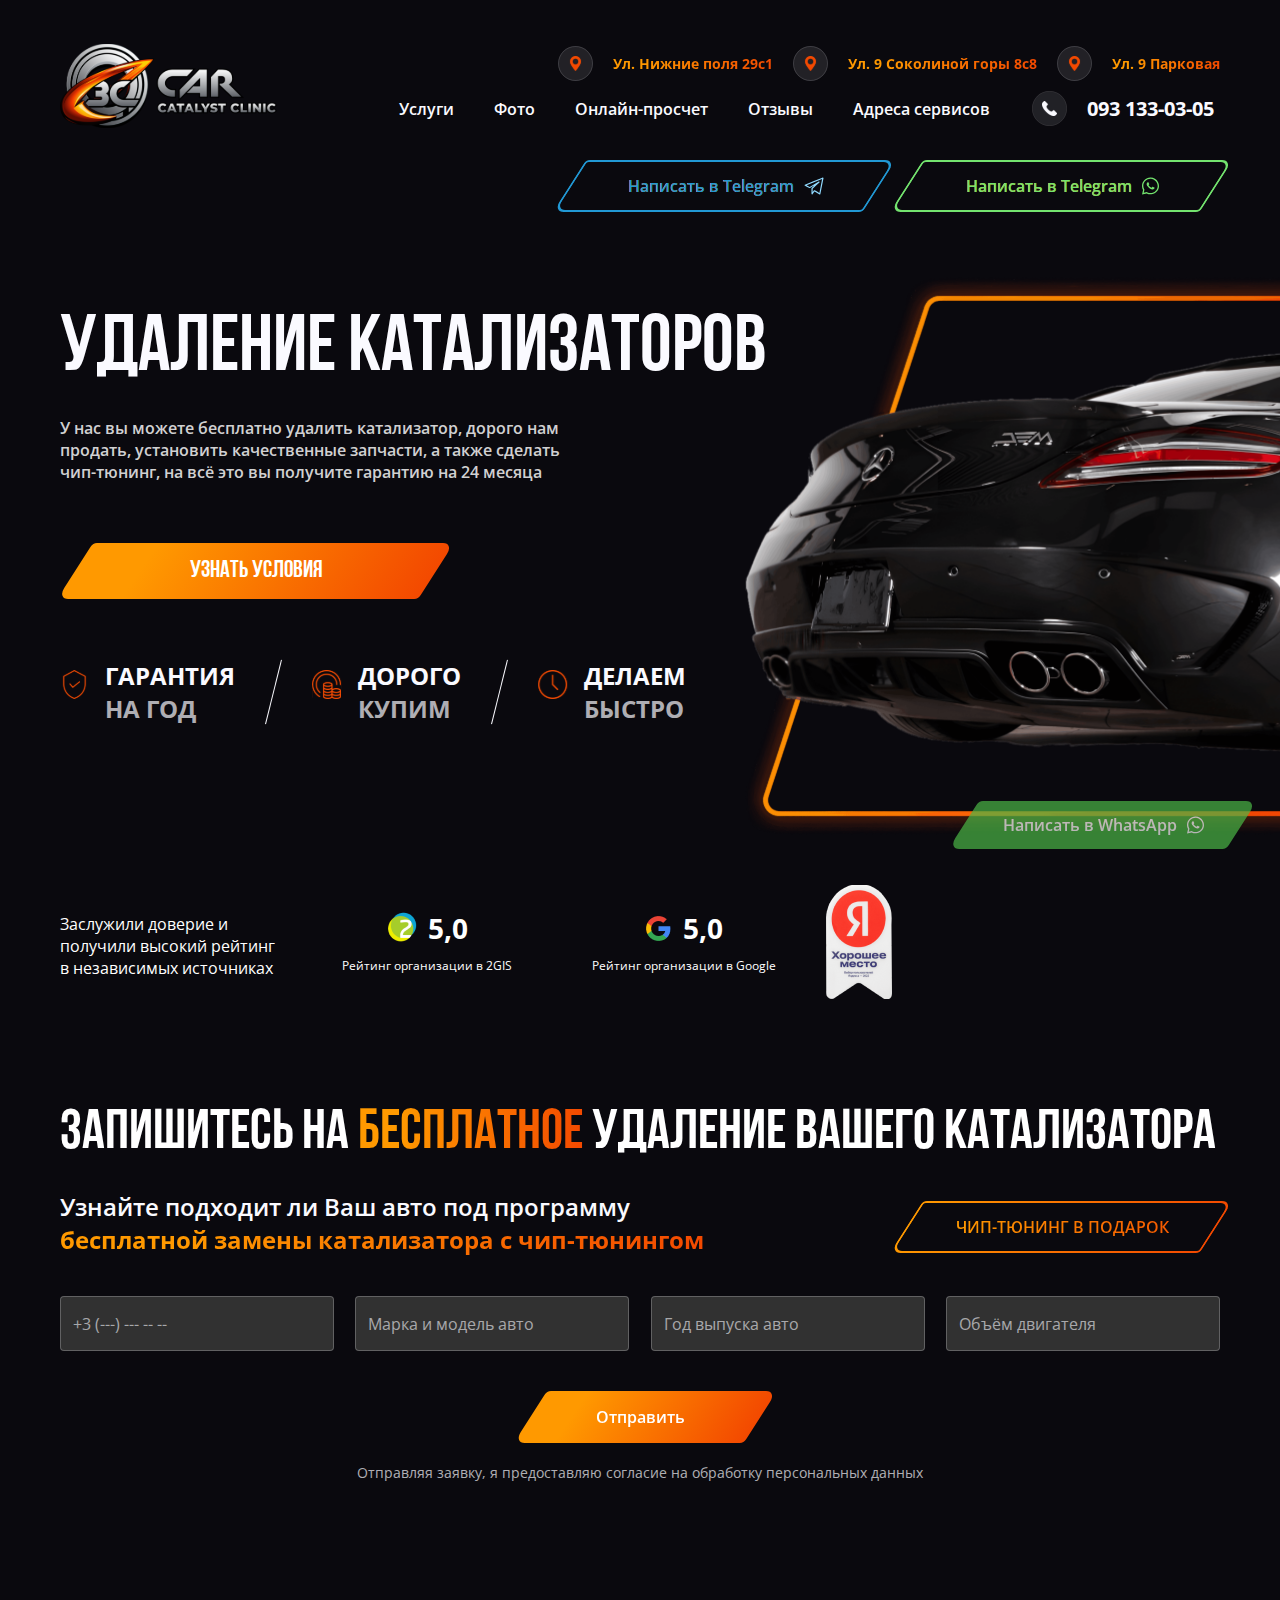
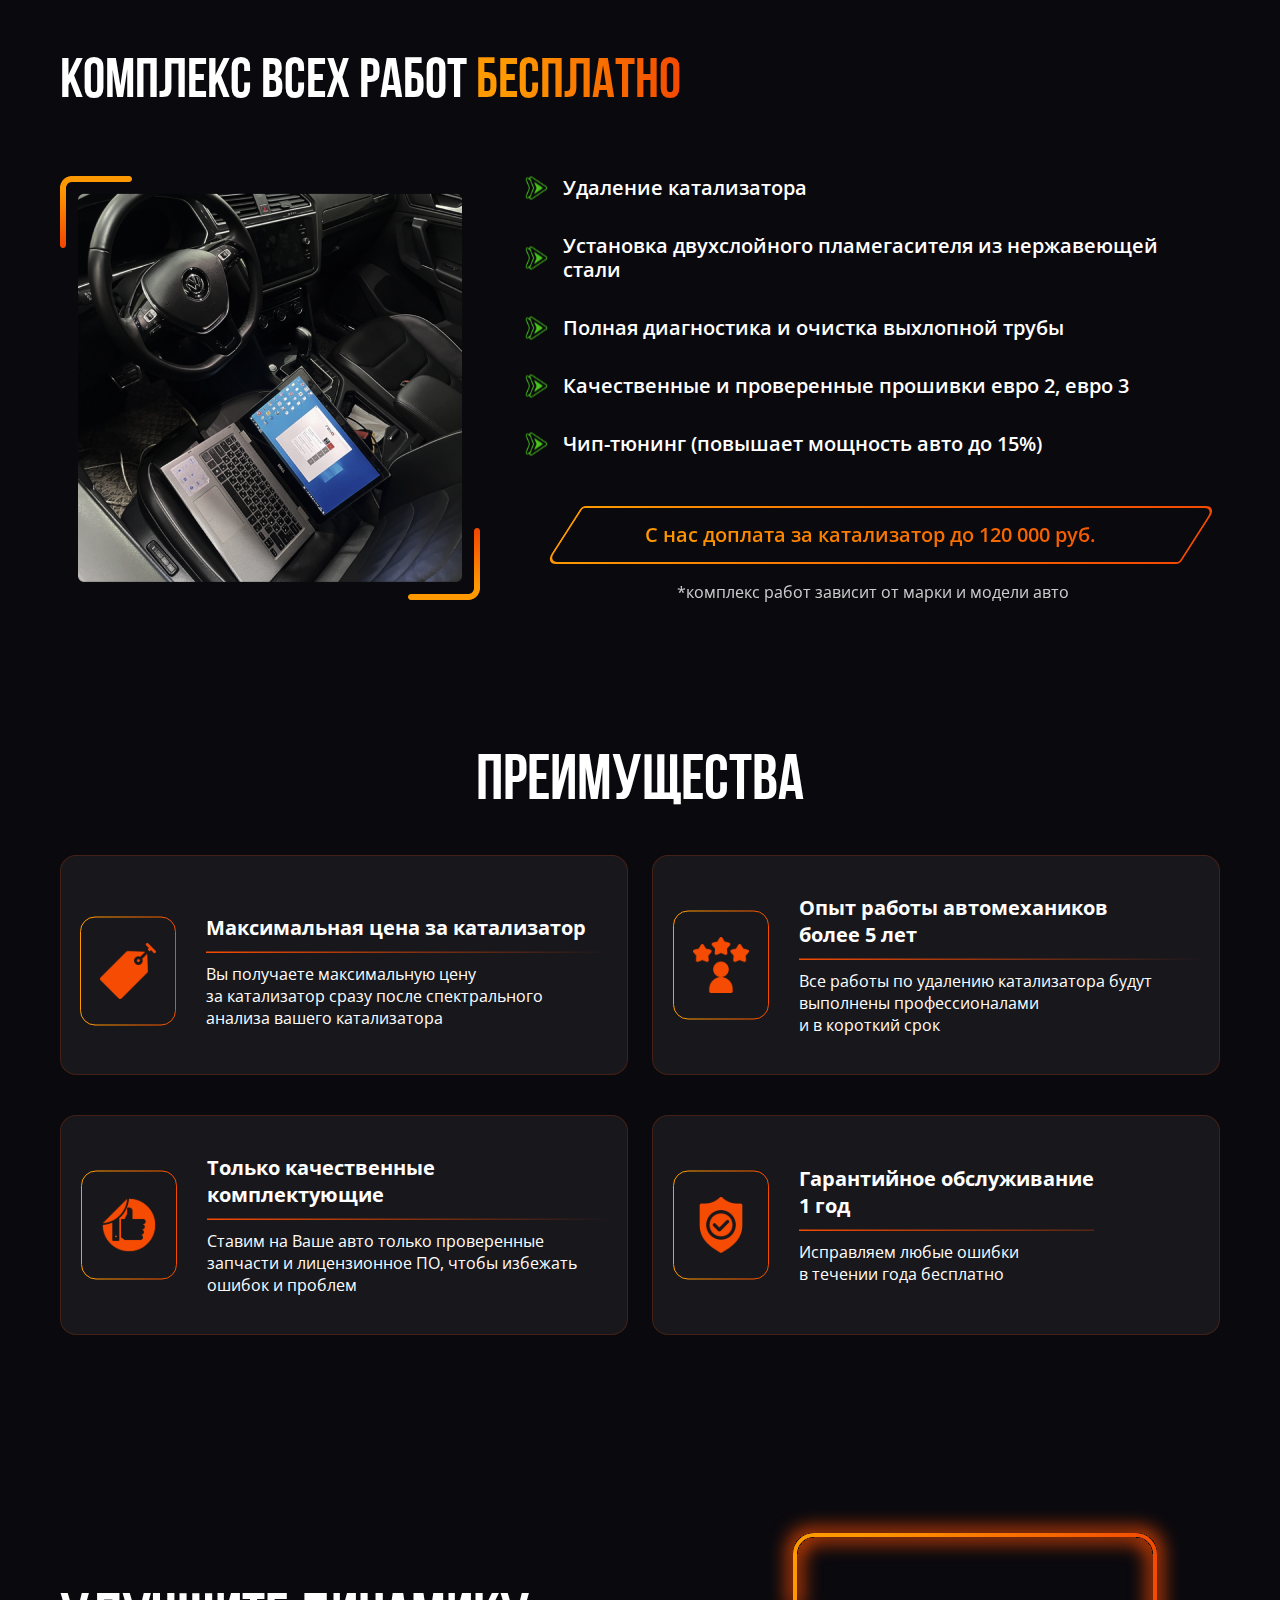
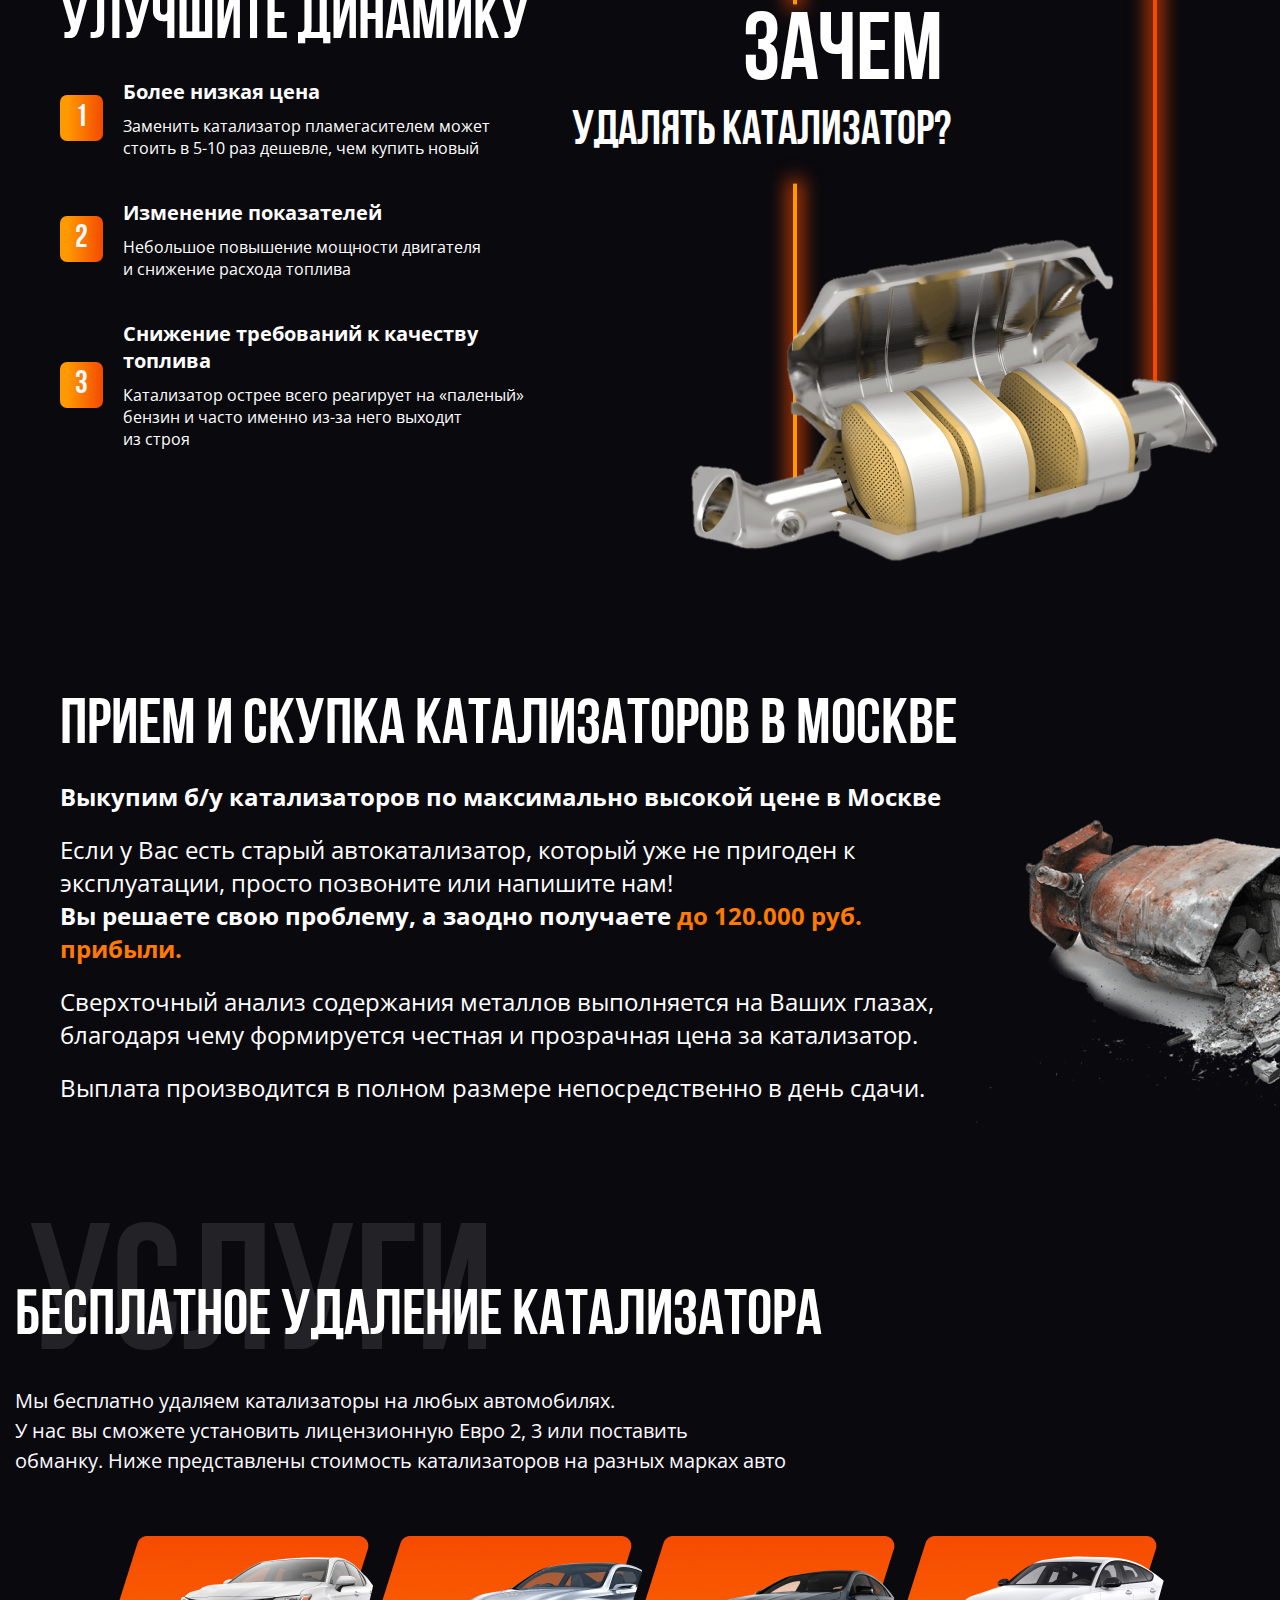
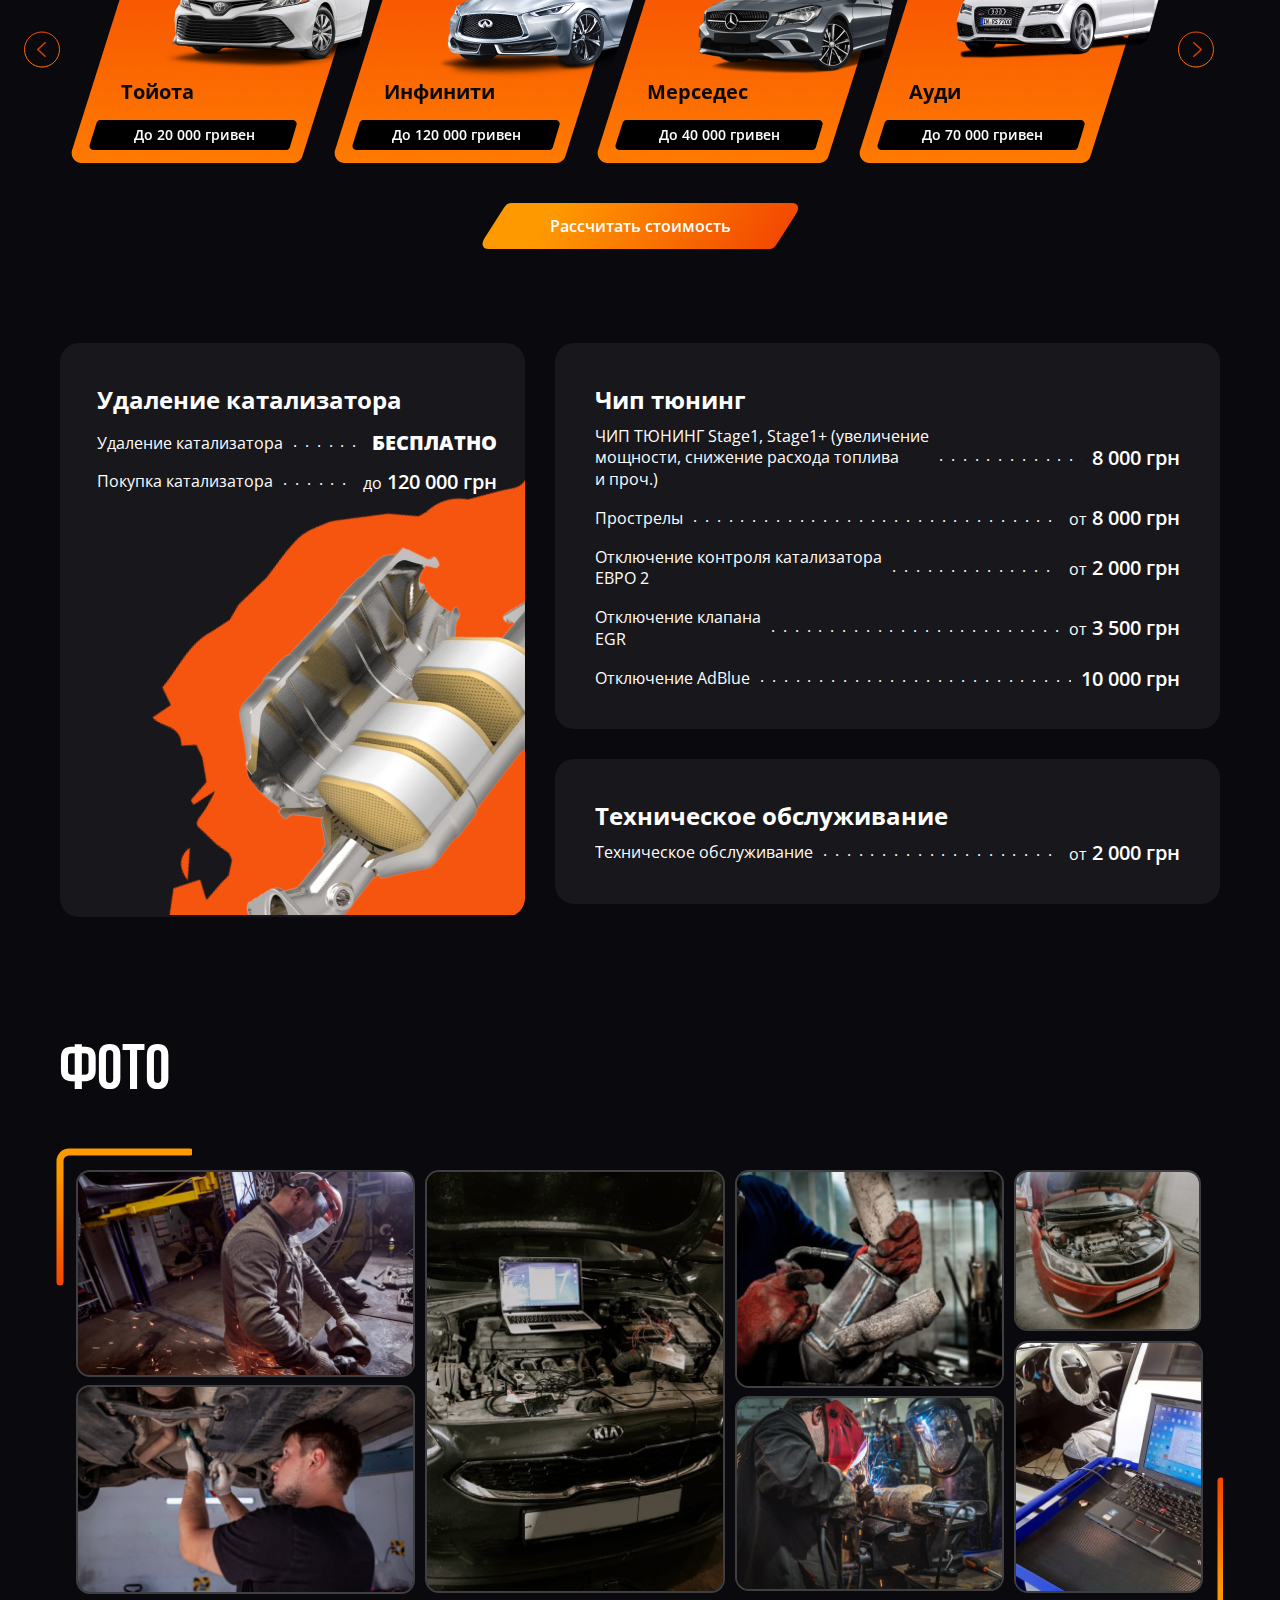
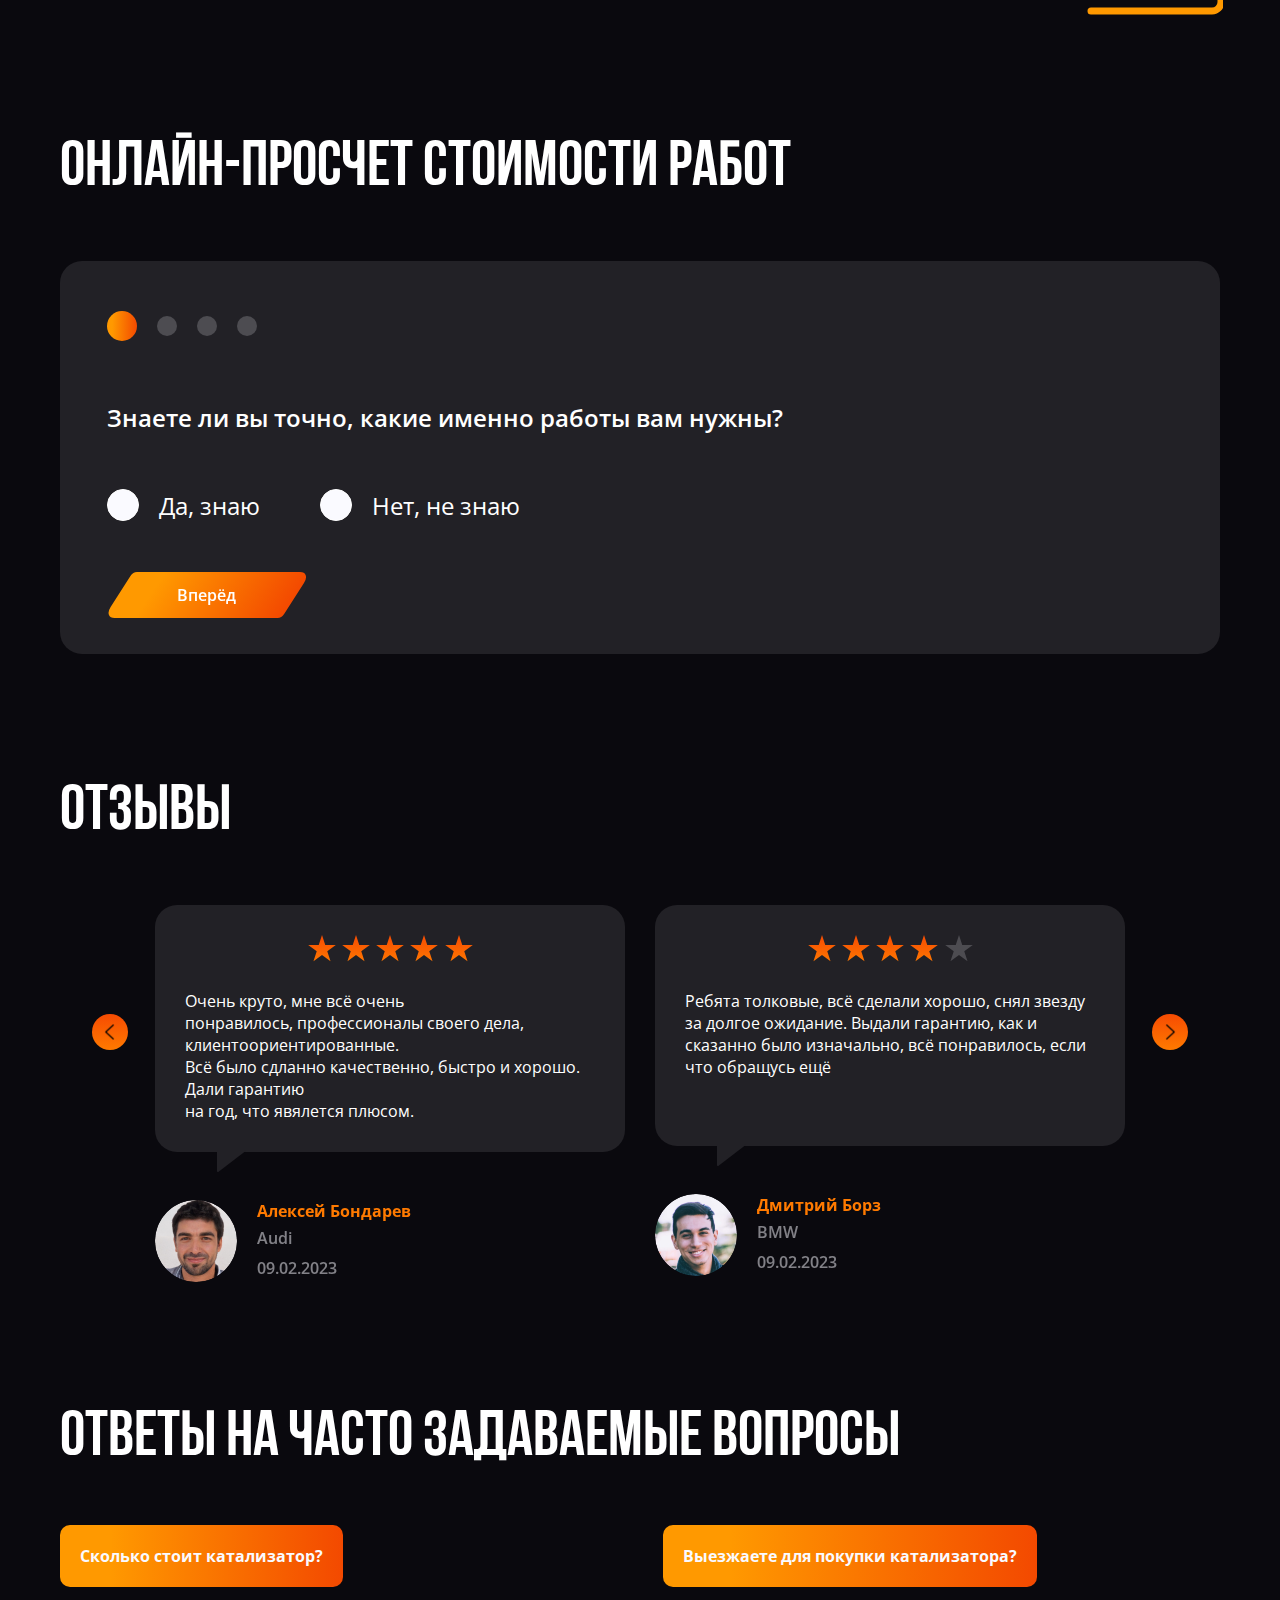
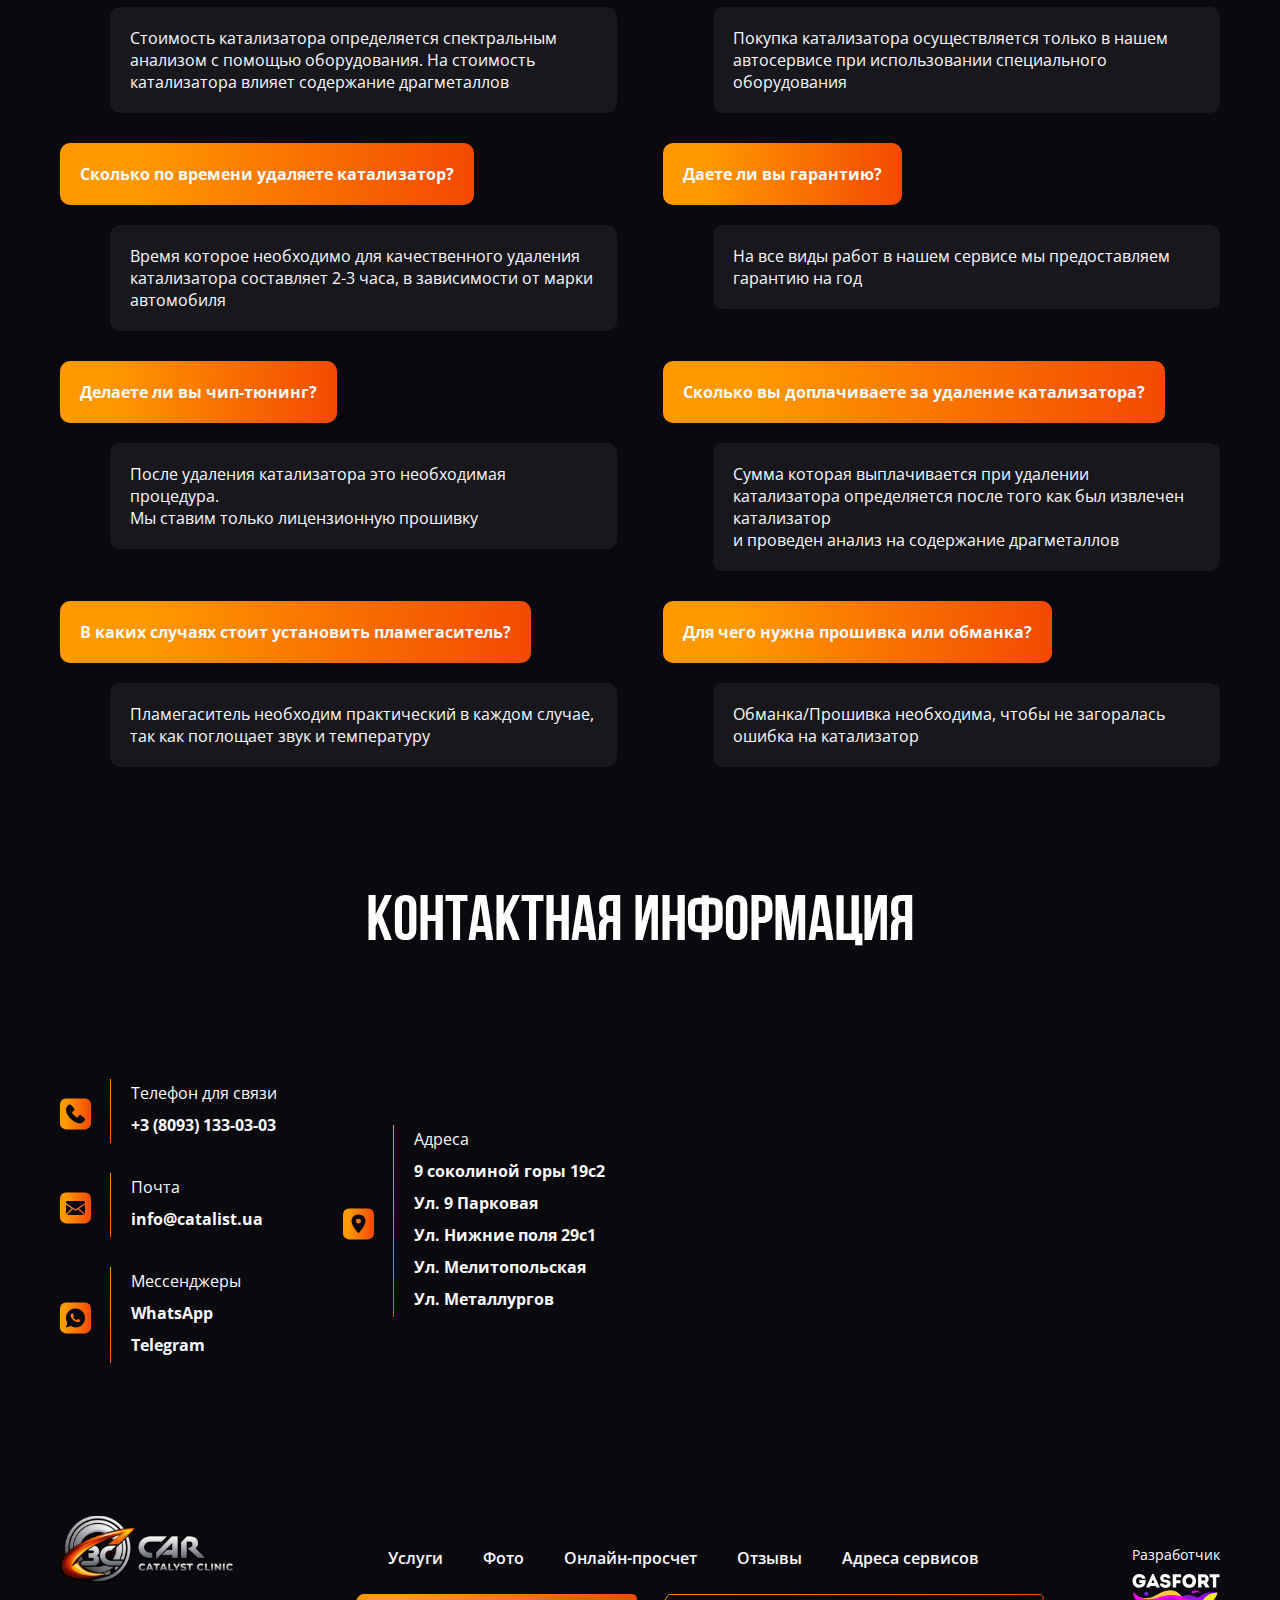
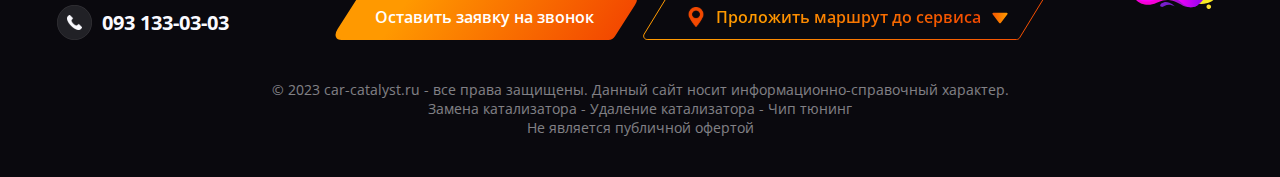
==== main.html @ f7d0a60f "fin" ====
<!DOCTYPE html>
<html lang="ru">

<head>
	<meta charset="UTF-8">

	<meta name="viewport" content="width=device-width, initial-scale=1">
	<meta name="format-detection" content="telephone=no">
	<meta name="format-detection" content="date=no">
	<meta name="format-detection" content="address=no">
	<meta name="format-detection" content="email=no">
	<meta http-equiv="Content-Security-Policy" content="upgrade-insecure-requests" />
	<meta name="apple-mobile-web-app-status-bar-style" content="default">

	<title>Car Catalyst Clinic</title>
	<meta name="keywords" content="">
	<meta name="description" content="">
	<link rel="icon" href="img/favicon.svg" type="image/x-icon">
	<link rel="shortcut icon" href="img/favicon.svg" type="image/x-icon">
	<meta property="og:locale" content="ru-Ru">
	<meta property="og:type" content="website">
	<meta property="og:title" content="">
	<meta property="og:description" content="">
	<link rel="preconnect" href="https://fonts.googleapis.com">
	<link rel="preconnect" href="https://fonts.gstatic.com" crossorigin>
	<link href="https://fonts.googleapis.com/css2?family=Bebas+Neue&family=Open+Sans:wght@400;600;700;800&display=swap"
		rel="stylesheet">
	<link rel="stylesheet" href="https://cdn.jsdelivr.net/npm/swiper@9/swiper-bundle.min.css" />
	<script src="https://api-maps.yandex.ru/2.1/?lang=ru_RU" type="text/javascript"></script>
	<link rel="stylesheet" type="text/css" href="css/main.css">

</head>

<body class="body">
	<div class="body-wrap">
		<div class="menu-btn2 btn">
			<span> Написать в WhatsApp</span> <img src="img/new5.svg" alt="" class="svg">
		</div>
		<div class="menu2">
			<div class="menu2__socials">
				<a href="#" class="menu2__link" target="blank">
					<img src="img/t1.svg" alt="">
				</a>
				<a href="#" class="menu2__link" target="blank">
					<img src="img/t2.svg" alt="">
				</a>
			</div>
		</div>
		<header class="header" id="header">
			<nav class="nav">
				<div class="container">
					<div class="nav__box d-flex">
						<a href="main.html" class="nav__logo">
							<img src="img/logo.svg" alt="">
						</a>
						<div class="adaptive__info">
							<a href="tel:+79251330303" class="nav__tel">
								093 133-03-05
							</a>
							<a href="#" class="adaptive__call btn">
								Перезвоните мне
							</a>
						</div>
						<div class="nav__content">
							<div class="nav__info d-flex">
								<div class="nav__item d-flex">
									<img src="img/icon1.svg" alt="">
									<p>
										Ул. Нижние поля 29с1
									</p>
								</div>
								<div class="nav__item d-flex">
									<img src="img/icon1.svg" alt="">
									<p>
										Ул. 9 Соколиной горы 8с8
									</p>
								</div>
								<div class="nav__item d-flex">
									<img src="img/icon1.svg" alt="">
									<p>
										Ул. 9 Парковая
									</p>
								</div>
							</div>
							<div class="nav__row d-flex">
								<ul class="nav__list">
									<li>
										<a href="#free" class="go_to">
											Услуги
										</a>
									</li>
									<li>
										<a href="#photo" class="go_to">
											Фото
										</a>
									</li>
									<li>
										<a href="#calc" class="go_to">
											Онлайн-просчет
										</a>
									</li>
									<li>
										<a href="#rev" class="go_to">
											Отзывы
										</a>
									</li>
									<li>
										<a href="#contacts" class="go_to">
											Адреса сервисов
										</a>
									</li>
								</ul>
								<a href="tel:+79251330303" class="nav__tel d-flex">
									<img src="img/icon2.svg" alt="">
									<p>
										093 133-03-05
									</p>
								</a>
							</div>
						</div>
					</div>
					<div class="nav__bottom d-flex" id="nav__bottom">
						<a href="#" class="order__btn btn btn_2" target="blank">
							Написать в Telegram <img src="img/new3.svg" alt="" class="svg">
						</a>
						<a href="#" class="order__btn btn btn_2" target="blank">
							Написать в Telegram <img src="img/new4.svg" alt="" class="svg">
						</a>
					</div>
				</div>
			</nav>
			<div class="menu-btn" id="menu-btn">
			</div>
			<div class="menu">
				<ul class="nav__list">
					<li>
						<a href="#free" class="go_to">
							Услуги
						</a>
					</li>
					<li>
						<a href="#photo" class="go_to">
							Фото
						</a>
					</li>
					<li>
						<a href="#calc" class="go_to">
							Онлайн-просчет
						</a>
					</li>
					<li>
						<a href="#rev" class="go_to">
							Отзывы
						</a>
					</li>
					<li>
						<a href="#contacts" class="go_to">
							Адреса сервисов
						</a>
					</li>
				</ul>
			</div>
			<div class="container">
				<div class="header__box">
					<img src="img/car.png" alt="" class="header__pic">
					<div class="header__content">
						<h1>
							Удаление катализаторов
						</h1>
						<p class="header__text">
							У нас вы можете бесплатно удалить катализатор, дорого нам продать, установить качественные
							запчасти, а также сделать чип-тюнинг, на всё это вы получите гарантию на 24 месяца
						</p>
						<a href="#" class="header__btn btn">
							Узнать условия
						</a>
						<div class="header__row d-flex">
							<div class="header__item d-flex">
								<img src="img/icon3.svg" alt="">
								<div class="header__info">
									<p class="header__name">
										ГАРАНТИЯ
									</p>
									<p class="header__el">
										НА ГОД
									</p>
								</div>
							</div>
							<div class="header__item d-flex">
								<img src="img/icon4.svg" alt="">
								<div class="header__info">
									<p class="header__name">
										ДОРОГО
									</p>
									<p class="header__el">
										КУПИМ
									</p>
								</div>
							</div>
							<div class="header__item d-flex">
								<img src="img/icon5.svg" alt="">
								<div class="header__info">
									<p class="header__name">
										ДЕЛАЕМ
									</p>
									<p class="header__el">
										БЫСТРО
									</p>
								</div>
							</div>
						</div>
					</div>
				</div>
				<div class="header-new q">
					<p class="header-new__sub">
						Заслужили доверие и <br> получили высокий рейтинг <br>
						в независимых источниках
					</p>
					<div class="header-new__row q">
						<div class="header-new__item q">
							<div class="header-new__top q">
								<img src="img/new3.png" alt="" class="header-new__icon">
								<div class="header-new__stars q">
									<img src="img/star.svg" alt="">
									<img src="img/star.svg" alt="">
									<img src="img/star.svg" alt="">
									<img src="img/star.svg" alt="">
									<img src="img/star.svg" alt="">
								</div>
								<p>
									5,0 <span>/5</span>
								</p>
							</div>
							<p class="header-new__text">
								Рейтинг организации в 2GIS
							</p>
						</div>
						<div class="header-new__item q">
							<div class="header-new__top q">
								<img src="img/new4.png" alt="" class="header-new__icon">
								<div class="header-new__stars q">
									<img src="img/star.svg" alt="">
									<img src="img/star.svg" alt="">
									<img src="img/star.svg" alt="">
									<img src="img/star.svg" alt="">
									<img src="img/star.svg" alt="">
								</div>
								<p>
									5,0 <span>/5</span>
								</p>
							</div>
							<p class="header-new__text">
								Рейтинг организации в Google
							</p>
						</div>
					</div>
					<img src="img/new1.png" alt="" class="header-new__logo">
				</div>
			</div>
		</header>
		<section class="order" id="order">
			<div class="container">
				<h2>
					зАПИШИТЕСЬ НА <span> БЕСПЛАТНОЕ</span> УДАЛЕНИЕ ВАШЕГО КАТАЛИЗАТОРА
				</h2>
				<div class="order__row d-flex">
					<p>
						Узнайте подходит ли Ваш авто под программу <br>
						<span> бесплатной замены катализатора с чип-тюнингом</span>
					</p>
					<a href="#" class="order__btn btn btn_2">
						ЧИП-ТЮНИНГ В ПОДАРОК
					</a>
				</div>
				<form action="success.php" class="order__form js-form" id="popupResult" method="post">
					<div class="order__flex d-flex">
						<input type="tel" name="tel" required="" placeholder="+3 (---) --- -- --"
							class="order__input tel form__field">
						<input type="text" name="model" required="" placeholder="Марка и модель авто"
							class="order__input form__field">
						<input type="text" name="year" required="" placeholder="Год выпуска авто"
							class="order__input form__field">
						<input type="text" name="num" required="" placeholder="Объём двигателя"
							class="order__input form__field">
					</div>
					<button class="order__button btn d-flex" data-submit>
						<p>
							Отправить
						</p>
					</button>
					<p class="order__rights">
						Отправляя заявку, я предоставляю согласие на обработку персональных данных
					</p>
				</form>
			</div>
		</section>
		<section class="new" id="new">
			<div class="container">
				<h2>
					КОмплекс всех работ <span class="or"> бесплатно</span>
				</h2>
				<div class="new__box d-flex">
					<img src="img/a5.png" alt="" class="new__pic">
					<div class="new__content">
						<ul>
							<li>
								<img src="img/a6.svg" alt="">
								<p>
									Удаление катализатора
								</p>
							</li>
							<li>
								<img src="img/a6.svg" alt="">
								<p>
									Установка двухслойного пламегасителя из нержавеющей стали
								</p>
							</li>
							<li>
								<img src="img/a6.svg" alt="">
								<p>
									Полная диагностика и очистка выхлопной трубы
								</p>
							</li>
							<li>
								<img src="img/a6.svg" alt="">
								<p>
									Качественные и проверенные прошивки евро 2, евро 3
								</p>
							</li>
							<li>
								<img src="img/a6.svg" alt="">
								<p>
									Чип-тюнинг (повышает мощность авто до 15%)
								</p>
							</li>
						</ul>
						<div class="new__block btn btn_2">
							С нас доплата за катализатор до 120 000 руб.
						</div>
						<p class="new__sub">
							*комплекс работ зависит от марки и модели авто
						</p>
					</div>
				</div>
			</div>
		</section>
		<section class="van" id="van">
			<div class="container">
				<h2>
					Преимущества
				</h2>
				<div class="van__box d-flex">
					<div class="van__item d-flex">
						<img src="img/v1.svg" alt="" class="van__icon">
						<div class="van__content">
							<p class="van__name">
								Максимальная цена за катализатор
							</p>
							<p class="van__text">
								Вы получаете максимальную цену <br>
								за катализатор сразу после спектрального анализа вашего катализатора
							</p>
						</div>
					</div>
					<div class="van__item d-flex">
						<img src="img/v2.svg" alt="" class="van__icon">
						<div class="van__content">
							<p class="van__name">
								Опыт работы автомехаников <br>
								более 5 лет
							</p>
							<p class="van__text">
								Все работы по удалению катализатора будут выполнены профессионалами <br>
								и в короткий срок
							</p>
						</div>
					</div>
					<div class="van__item d-flex">
						<img src="img/v3.svg" alt="" class="van__icon">
						<div class="van__content">
							<p class="van__name">
								Только качественные комплектующие
							</p>
							<p class="van__text">
								Ставим на Ваше авто только проверенные запчасти и лицензионное ПО, чтобы избежать ошибок и
								проблем
							</p>
						</div>
					</div>
					<div class="van__item d-flex">
						<img src="img/v4.svg" alt="" class="van__icon">
						<div class="van__content">
							<p class="van__name">
								Гарантийное обслуживание <br>
								1 год
							</p>
							<p class="van__text">
								Исправляем любые ошибки <br>
								в течении года бесплатно
							</p>
						</div>
					</div>
				</div>
			</div>
		</section>
		<section class="info" id="info">
			<div class="container">
				<h2>
					УЛУЧШИТЕ ДИНАМИКУ
				</h2>
				<div class="info__box d-flex">
					<div class="info__content">
						<div class="info__item d-flex">
							<div class="info__block">
								1
							</div>
							<div class="info__wrap">
								<p class="info__name">
									Более низкая цена
								</p>
								<p class="info__text">
									Заменить катализатор пламегасителем может стоить в 5-10 раз дешевле, чем купить новый
								</p>
							</div>
						</div>
						<div class="info__item d-flex">
							<div class="info__block">
								2
							</div>
							<div class="info__wrap">
								<p class="info__name">
									Изменение показателей
								</p>
								<p class="info__text">
									Небольшое повышение мощности двигателя <br>
									и снижение расхода топлива
								</p>
							</div>
						</div>
						<div class="info__item d-flex">
							<div class="info__block">
								3
							</div>
							<div class="info__wrap">
								<p class="info__name">
									Снижение требований к качеству топлива
								</p>
								<p class="info__text">
									Катализатор острее всего реагирует на «паленый» бензин и часто именно из-за него выходит <br>
									из строя
								</p>
							</div>
						</div>
					</div>
					<div class="info__right">
						<img src="img/info.png" alt="" class="info__pic">
						<img src="img/info-fig.svg" alt="" class="info__fig">
						<p class="info__title">
							ЗАЧЕМ <br>
							<span>УДАЛЯТЬ КАТАЛИЗАТОР?</span>
						</p>
					</div>
				</div>
			</div>
		</section>
		<section class="buy" id="buy">
			<div class="container">
				<h2>
					Прием и скупка катализаторов в Москве
				</h2>
				<div class="buy__box q">
					<div class="buy__content">
						<p class="buy__name">
							Выкупим б/у катализаторов по максимально высокой цене в Москве
						</p>
						<p class="buy__text">
							Если у Вас есть старый автокатализатор, который уже не пригоден к эксплуатации, просто позвоните
							или напишите нам! <br>
							<span class="buy__bol"> Вы решаете свою проблему, а заодно получаете</span> <span class="or"> до
								120.000 руб.
								прибыли.</span>
						</p>
						<p class="buy__text">
							Сверхточный анализ содержания металлов выполняется на Ваших глазах, благодаря чему формируется
							честная и прозрачная цена за катализатор.
						</p>
						<p class="buy__text">
							Выплата производится в полном размере непосредственно в день сдачи.
						</p>
					</div>
					<img src="img/new5.png" alt="" class="buy__pic">
				</div>
			</div>
		</section>
		<section class="free" id="free">
			<div class="container">
				<p class="free__sub">
					УСЛУГИ
				</p>
				<h2>
					БЕСПЛАТНОЕ УДАЛЕНИЕ КАТАЛИЗАТОРА
				</h2>
				<p class="free__info">
					Мы бесплатно удаляем катализаторы на любых автомобилях. <br>
					У нас вы сможете установить лицензионную Евро 2, 3 или поставить <br>
					обманку. Ниже представлены стоимость катализаторов на разных марках авто
				</p>
				<div class="swiper__box">

					<div class="mySwiper1">
						<div class="swiper-button-next">
							<img src="img/right.svg" alt="">
						</div>
						<div class="swiper-button-prev">
							<img src="img/left.svg" alt="">
						</div>
						<div class="swiper-wrapper">
							<div class="swiper-slide swiper-slide_1">
								<img src="img/w.png" alt="" class="w">

								<div class="free__item">
									<img src="img/a1.png" alt="" class="free__pic">
									<p class="free__name">
										Тойота
									</p>
									<div class="free__sum">
										До 20 000 гривен
									</div>
								</div>
							</div>
							<div class="swiper-slide swiper-slide_2">
								<img src="img/w.png" alt="" class="w">
								<img src="img/a2.png" alt="" class="free__pic">
								<p class="free__name">
									Инфинити
								</p>
								<div class="free__sum">
									До 120 000 гривен
								</div>
							</div>
							<div class="swiper-slide swiper-slide_3">
								<img src="img/w.png" alt="" class="w">
								<img src="img/a3.png" alt="" class="free__pic">
								<p class="free__name">
									Мерседес
								</p>
								<div class="free__sum">
									До 40 000 гривен
								</div>
							</div>
							<div class="swiper-slide swiper-slide_4">
								<img src="img/w.png" alt="" class="w">
								<img src="img/a4.png" alt="" class="free__pic">
								<p class="free__name">
									Ауди
								</p>
								<div class="free__sum">
									До 70 000 гривен
								</div>
							</div>
							<div class="swiper-slide swiper-slide_1">
								<img src="img/w.png" alt="" class="w">
								<img src="img/a1.png" alt="" class="free__pic">
								<p class="free__name">
									Тойота
								</p>
								<div class="free__sum">
									До 90 000 гривен
								</div>
							</div>
							<div class="swiper-slide">
								<img src="img/w.png" alt="" class="w">
								<img src="img/a4.png" alt="" class="free__pic">
								<p class="free__name">
									Ауди
								</p>
								<div class="free__sum">
									До 70 000 гривен
								</div>
							</div>
							<div class="swiper-slide swiper-slide_4">
								<img src="img/w.png" alt="" class="w">
								<img src="img/a4.png" alt="" class="free__pic">
								<p class="free__name">
									Ауди
								</p>
								<div class="free__sum">
									До 70 000 гривен
								</div>
							</div>
							<div class="swiper-slide swiper-slide_4">
								<img src="img/w.png" alt="" class="w">
								<img src="img/a4.png" alt="" class="free__pic">
								<p class="free__name">
									Ауди
								</p>
								<div class="free__sum">
									До 70 000 гривен
								</div>
							</div>
							<div class="swiper-slide swiper-slide_4">
								<img src="img/w.png" alt="" class="w">
								<img src="img/a4.png" alt="" class="free__pic">
								<p class="free__name">
									Ауди
								</p>
								<div class="free__sum">
									До 70 000 гривен
								</div>
							</div>
							<div class="swiper-slide swiper-slide_4">
								<img src="img/w.png" alt="" class="w">
								<img src="img/a4.png" alt="" class="free__pic">
								<p class="free__name">
									Ауди
								</p>
								<div class="free__sum">
									До 70 000 гривен
								</div>
							</div>
						</div>
					</div>
				</div>
				<a href="#" class="free__btn btn">
					Рассчитать стоимость
				</a>
			</div>
		</section>
		<section class="sum" id="sum">
			<div class="container">
				<div class="sum__box d-flex">
					<div class="sum__main">
						<picture class="sum__pic">
							<source srcset="img/sum-mob.png" media="(max-width: 600px)">
							<img src="img/sum.png" alt="">
						</picture>
						<p class="sum__name">
							Удаление катализатора
						</p>
						<div class="sum__row">
							<p>
								Удаление катализатора
							</p>
							<p class="sum__free">
								бесплатно
							</p>
						</div>
						<div class="sum__row">
							<p>
								Покупка катализатора
							</p>
							<p>
								<span> до</span> 120 000 грн
							</p>
						</div>
					</div>
					<div class="sum__content">
						<div class="sum__item">
							<p class="sum__name">
								Чип тюнинг
							</p>
							<div class="sum__row">
								<p>
									ЧИП ТЮНИНГ Stage1, <br class="mob"> Stage1+ (увеличение <br> мощности,
									снижение <br class="mob"> расхода
									топлива <br>
									и проч.)
								</p>
								<p>
									8 000 грн
								</p>
							</div>
							<div class="sum__row">
								<p>
									Прострелы
								</p>
								<p>
									<span> от</span> 8 000 грн
								</p>
							</div>
							<div class="sum__row">
								<p>
									Отключение контроля <br class="mob"> катализатора <br>
									ЕВРО 2
								</p>
								<p>
									<span> от</span> 2 000 грн
								</p>
							</div>
							<div class="sum__row">
								<p>
									Отключение клапана <br> EGR
								</p>
								<p>
									<span> от</span> 3 500 грн
								</p>
							</div>
							<div class="sum__row">
								<p>
									Отключение AdBlue
								</p>
								<p>
									10 000 грн
								</p>
							</div>
						</div>
						<div class="sum__item">
							<p class="sum__name">
								Техническое обслуживание
							</p>
							<div class="sum__row">
								<p>
									Техническое обслуживание
								</p>
								<p>
									<span> от</span> 2 000 грн
								</p>
							</div>
						</div>
					</div>
				</div>
			</div>
		</section>
		<section class="photo" id="photo">
			<div class="container">
				<h2>
					Фото
				</h2>
				<div class="photo__scroll">
					<div class="photo__box d-flex">
						<div class="photo__left">
							<img src="img/pic1.png" alt="" class="photo__pic">
							<img src="img/pic2.png" alt="" class="photo__pic">
						</div>
						<img src="img/pic3.png" alt="" class="photo__pic photo__pic_main">
						<div class="photo__middle">
							<img src="img/pic4.png" alt="" class="photo__pic">
							<img src="img/pic5.png" alt="" class="photo__pic">
						</div>
						<div class="photo__right">
							<img src="img/pic6.png" alt="" class="photo__pic">
							<img src="img/pic7.png" alt="" class="photo__pic">
						</div>
					</div>
				</div>
			</div>
		</section>
		<section class="calc" id="calc">
			<div class="container">
				<h2>
					ОНЛАЙН-ПРОСЧЕТ СТОИМОСТИ РАБОТ
				</h2>
				<div class="calc__box">
					<form action="success.php" class="calc__form js-form" id="popupResult" method="post">
						<div class="calc__elem calc__one">
							<ul class="calc__prog d-flex">
								<li class="active"></li>
								<li></li>
								<li></li>
								<li></li>
								<!-- <li></li>
								<li></li> -->
							</ul>
							<p class="calc__name">
								Знаете ли вы точно, какие именно работы вам нужны?
							</p>
							<div class="calc__flex d-flex">
								<div class="calc__item">
									<input class="form-check-input custom-checkbox" type="radio" name="formKitchen" id="form1"
										value="Знаю">
									<label class="form-check-label " for="form1">
										Да, знаю
									</label>
								</div>
								<div class="calc__item">
									<input class="form-check-input custom-checkbox" type="radio" name="formKitchen" id="form2"
										value="Не знаю">
									<label class="form-check-label " for="form2">
										Нет, не знаю
									</label>
								</div>
							</div>
							<div class="calc__buttons d-flex">
								<div class="calc__prev btn" style="display: none;">
									Назад
								</div>
								<button class="calc__btn calc__btn_one btn">Вперёд</button>
							</div>
						</div>
						<div class="calc__elem calc__two" style="display: none;">
							<ul class=" calc__prog d-flex">
								<li></li>
								<li class="active"></li>
								<li></li>
								<li></li>
								<!-- <li></li>
								<li></li> -->
							</ul>
							<p class="calc__name">
								Пожалуйста, выберите услугу для просчета:
							</p>
							<div class="def__select">
								<div id="wapper">
									<div class="style1">
										<select class="select">
											<option value="1">Сварочные работы по автомобилям</option>
											<option value="2">Ремонт глушителя</option>
											<option value="3">Замена резонатора</option>
											<option value="3">Замена банки глушителя</option>
											<option value="3">Замена фланца</option>
											<option value="3">Замена демпфера</option>
											<option value="3">Замена графитового кольца глушителя</option>
											<option value="3">Замена части выхлопной системы (трассы)</option>
											<option value="3">Замена катализатора на пламегаситель</option>
										</select>
									</div>
									<div id="event-change"></div>
								</div>
							</div>
							<div class="calc__buttons d-flex">
								<div class="calc__prev btn">
									Назад
								</div>
								<button class="calc__btn calc__btn_two btn">Вперёд</button>
							</div>
						</div>
						<div class="calc__elem calc__three" style="display: none;">
							<ul class=" calc__prog d-flex">
								<li></li>
								<li></li>
								<li class="active"></li>
								<li></li>
								<!-- <li></li>
								<li></li> -->
							</ul>
							<p class="calc__name">
								Пожалуйста, укажите данные вашего автомобиля:
							</p>
							<div class="order__flex d-flex">
								<input type="text" name="model" required="" placeholder="Марка"
									class="order__input form__field">
								<input type="text" name="model" required="" placeholder="Модель"
									class="order__input form__field">
								<input type="text" name="year" required="" placeholder="Год выпуска авто"
									class="order__input form__field">
								<input type="text" name="num" required="" placeholder="Количество л.с."
									class="order__input form__field">
							</div>
							<div class="calc__buttons d-flex">
								<div class="calc__prev btn">
									Назад
								</div>
								<button class="calc__btn calc__btn_three btn">Вперёд</button>
							</div>
						</div>
						<div class="calc__elem calc__four" style="display: none;">
							<ul class=" calc__prog d-flex">
								<li></li>
								<li></li>
								<li></li>
								<li class="active"></li>
								<!-- <li></li>
								<li></li> -->
							</ul>
							<p class="calc__name">
								Знаете ли вы точно, какие именно работы вам нужны?
							</p>
							<div class="order__flex d-flex">
								<input type="text" name="name" required="" placeholder="Имя" class="order__input form__field">
								<input type="tel" name="tel" required="" placeholder="+3 (---) --- -- --"
									class="order__input tel form__field">
								<div id="wapper">
									<div class="style1">
										<select class="select">
											<option value="1">Ул. 9 Соколиной горы 8с8</option>
											<option value="2">Ул. 9 Парковая</option>
											<option value="3">Ул. Нижние поля 29с1</option>
										</select>
									</div>
									<div id="event-change"></div>
								</div>
							</div>
							<div class="calc__buttons d-flex">
								<div class="calc__prev btn">
									Назад
								</div>
								<button class="order__button btn d-flex" data-submit>
									<p>
										Получить просчёт
									</p>
								</button>
							</div>
						</div>
					</form>
				</div>
		</section>
		<section class="rev" id="rev">
			<div class="container">
				<h2>
					ОТЗЫВЫ
				</h2>
				<div class="rev__box">
					<div class="swiper-button-next2 arr">
						<img src="img/right2.svg" alt="">
					</div>
					<div class="swiper-button-prev2 arr">
						<img src="img/left2.svg" alt="">
					</div>
					<div class="swiper swiper2">
						<div class="swiper-wrapper">
							<div class="swiper-slide">
								<div class="rev__block">
									<div class="rev__stars d-flex">
										<img src="img/star1.svg" alt="">
										<img src="img/star1.svg" alt="">
										<img src="img/star1.svg" alt="">
										<img src="img/star1.svg" alt="">
										<img src="img/star1.svg" alt="">
									</div>
									<p class="rev__text">
										Очень круто, мне всё очень <br> понравилось, профессионалы своего дела,
										клиентоориентированные.
										<br>
										Всё было сдланно качественно, быстро и хорошо. Дали гарантию <br>
										на год, что явялется плюсом.
									</p>
								</div>
								<div class="rev__info d-flex">
									<img src="img/ava1.png" alt="" class="rev__ava">
									<div class="rev__content">
										<p class="rev__name">
											Алексей Бондарев
										</p>
										<p class="rev__car">
											Audi
										</p>
										<p class="rev__data">
											09.02.2023
										</p>
									</div>
								</div>
							</div>
							<div class="swiper-slide">
								<div class="rev__block">
									<div class="rev__stars d-flex">
										<img src="img/star1.svg" alt="">
										<img src="img/star1.svg" alt="">
										<img src="img/star1.svg" alt="">
										<img src="img/star1.svg" alt="">
										<img src="img/star2.svg" alt="">
									</div>
									<p class="rev__text">
										Ребята толковые, всё сделали хорошо, снял звезду за долгое ожидание. Выдали гарантию, как
										и
										сказанно было изначально, всё понравилось, если что обращусь ещё
									</p>
								</div>
								<div class="rev__info d-flex">
									<img src="img/ava2.png" alt="" class="rev__ava">
									<div class="rev__content">
										<p class="rev__name">
											Дмитрий Борз
										</p>
										<p class="rev__car">
											BMW
										</p>
										<p class="rev__data">
											09.02.2023
										</p>
									</div>
								</div>
							</div>
							<div class="swiper-slide">
								<div class="rev__block">
									<div class="rev__stars d-flex">
										<img src="img/star1.svg" alt="">
										<img src="img/star1.svg" alt="">
										<img src="img/star1.svg" alt="">
										<img src="img/star1.svg" alt="">
										<img src="img/star1.svg" alt="">
									</div>
									<p class="rev__text">
										Очень круто, мне всё очень <br> понравилось,профессионалы своего дела,
										клиентоориентированные.
										<br>
										Всё было сдланно качественно, быстро и хорошо. Дали гарантию <br>
										на год, что явялется плюсом.
									</p>
								</div>
								<div class="rev__info d-flex">
									<img src="img/ava1.png" alt="" class="rev__ava">
									<div class="rev__content">
										<p class="rev__name">
											Алексей Бондарев
										</p>
										<p class="rev__car">
											Audi
										</p>
										<p class="rev__data">
											09.02.2023
										</p>
									</div>
								</div>
							</div>
							<div class="swiper-slide">
								<div class="rev__block">
									<div class="rev__stars d-flex">
										<img src="img/star1.svg" alt="">
										<img src="img/star1.svg" alt="">
										<img src="img/star1.svg" alt="">
										<img src="img/star1.svg" alt="">
										<img src="img/star1.svg" alt="">
									</div>
									<p class="rev__text">
										Очень круто, мне всё очень <br> понравилось,профессионалы своего дела,
										клиентоориентированные.
										<br>
										Всё было сдланно качественно, быстро и хорошо. Дали гарантию <br>
										на год, что явялется плюсом.
									</p>
								</div>
								<div class="rev__info d-flex">
									<img src="img/ava1.png" alt="" class="rev__ava">
									<div class="rev__content">
										<p class="rev__name">
											Алексей Бондарев
										</p>
										<p class="rev__car">
											Audi
										</p>
										<p class="rev__data">
											09.02.2023
										</p>
									</div>
								</div>
							</div>
							<div class="swiper-slide">
								<div class="rev__block">
									<div class="rev__stars d-flex">
										<img src="img/star1.svg" alt="">
										<img src="img/star1.svg" alt="">
										<img src="img/star1.svg" alt="">
										<img src="img/star1.svg" alt="">
										<img src="img/star1.svg" alt="">
									</div>
									<p class="rev__text">
										Очень круто, мне всё очень <br> понравилось,профессионалы своего дела,
										клиентоориентированные.
										<br>
										Всё было сдланно качественно, быстро и хорошо. Дали гарантию <br>
										на год, что явялется плюсом.
									</p>
								</div>
								<div class="rev__info d-flex">
									<img src="img/ava1.png" alt="" class="rev__ava">
									<div class="rev__content">
										<p class="rev__name">
											Алексей Бондарев
										</p>
										<p class="rev__car">
											Audi
										</p>
										<p class="rev__data">
											09.02.2023
										</p>
									</div>
								</div>
							</div>
						</div>
					</div>
				</div>
		</section>
		<section class="ask" id="ask">
			<div class="container">
				<h2>
					Ответы на часто задаваемые вопросы
				</h2>
				<div class="ask__box d-flex">
					<div class="ask__item">
						<div class="ask__block">
							Сколько стоит катализатор?
						</div>
						<div class="ask__answer">
							Стоимость катализатора определяется спектральным анализом с помощью оборудования. На стоимость
							катализатора влияет содержание драгметаллов
						</div>
					</div>
					<div class="ask__item">
						<div class="ask__block">
							Выезжаете для покупки <br class="mob"> катализатора?
						</div>
						<div class="ask__answer">
							Покупка катализатора осуществляется только в нашем
							автосервисе при использовании специального оборудования
						</div>
					</div>
					<div class="ask__item ask__item_3">
						<div class="ask__block">
							Сколько по времени <br class="mob"> удаляете катализатор?
						</div>
						<div class="ask__answer">
							Время которое необходимо для качественного удаления катализатора составляет 2-3 часа, в зависимости
							от марки автомобиля
						</div>
					</div>
					<div class="ask__item ask__item_4">
						<div class="ask__block">
							Даете ли вы гарантию?
						</div>
						<div class="ask__answer">
							На все виды работ в нашем сервисе мы предоставляем <br>
							гарантию на год
						</div>
					</div>
					<div class="ask__item ask__item_5">
						<div class="ask__block">
							Делаете ли вы чип-тюнинг?
						</div>
						<div class="ask__answer">
							После удаления катализатора это необходимая процедура. <br>
							Мы ставим только лицензионную прошивку
						</div>
					</div>
					<div class="ask__item ask__item_6">
						<div class="ask__block">
							Сколько вы доплачиваете <br class="mob"> за удаление катализатора?
						</div>
						<div class="ask__answer">
							Сумма которая выплачивается при удалении катализатора определяется после того как был извлечен
							катализатор <br>
							и
							проведен анализ на содержание драгметаллов
						</div>
					</div>
					<div class="ask__item ask__item_7">
						<div class="ask__block">
							В каких случаях стоит установить пламегаситель?
						</div>
						<div class="ask__answer">
							Пламегаситель необходим практический в каждом случае, так как поглощает звук и температуру
						</div>
					</div>
					<div class="ask__item ask__item_8">
						<div class="ask__block">
							Для чего нужна прошивка или обманка?
						</div>
						<div class="ask__answer">
							Обманка/Прошивка необходима, чтобы не загоралась ошибка на катализатор
						</div>
					</div>
					<div class="about__see mob" style="display: none;">
						<div class="ask__item">
							<div class="ask__block">
								Сколько по времени <br class="mob"> удаляете катализатор?
							</div>
							<div class="ask__answer">
								Время которое необходимо для качественного удаления катализатора составляет 2-3 часа, в
								зависимости
								от марки автомобиля
							</div>
						</div>
						<div class="ask__item">
							<div class="ask__block">
								Даете ли вы гарантию?
							</div>
							<div class="ask__answer">
								На все виды работ в нашем сервисе мы предоставляем <br>
								гарантию на год
							</div>
						</div>
						<div class="ask__item">
							<div class="ask__block">
								Делаете ли вы чип-тюнинг?
							</div>
							<div class="ask__answer">
								После удаления катализатора это необходимая процедура. <br>
								Мы ставим только лицензионную прошивку
							</div>
						</div>
						<div class="ask__item">
							<div class="ask__block">
								Сколько вы доплачиваете <br class="mob"> за удаление катализатора?
							</div>
							<div class="ask__answer">
								Сумма которая выплачивается при удалении катализатора определяется после того как был извлечен
								катализатор <br>
								и
								проведен анализ на содержание драгметаллов
							</div>
						</div>
						<div class="ask__item ask__item_7">
							<div class="ask__block">
								В каких случаях стоит установить пламегаситель?
							</div>
							<div class="ask__answer">
								Пламегаситель необходим практический в каждом случае, так как поглощает звук и температуру
							</div>
						</div>
						<div class="ask__item ask__item_8">
							<div class="ask__block">
								Для чего нужна прошивка или обманка?
							</div>
							<div class="ask__answer">
								Обманка/Прошивка необходима, чтобы не загоралась ошибка на катализатор
							</div>
						</div>
					</div>
				</div>
				<a href="#" class="about__link mob">
					<img src="img/see.svg" alt="">
				</a>
			</div>
		</section>
		<section class="contacts" id="contacts">
			<div class="container">
				<h2>
					Контактная информация
				</h2>
				<div class="contacts__box d-flex">
					<div class="contacts__content q">
						<div class="contacts__left">
							<div class="contacts__item q">
								<img src="img/w1.svg" alt="" class="contacts__icon">
								<div class="contacts__right">
									<p class="contacts__name">
										Телефон для связи
									</p>
									<a href="tel:+79251330303" class="contacts__info">
										+3 (8093) 133-03-03
									</a>
								</div>
							</div>
							<div class="contacts__item q">
								<img src="img/w2.svg" alt="" class="contacts__icon">
								<div class="contacts__right">
									<p class="contacts__name">
										Почта
									</p>
									<a href="mailto:info@catalist.ru" class="contacts__info">
										info@catalist.ua
									</a>
								</div>
							</div>
							<div class="contacts__item q">
								<img src="img/w3.svg" alt="" class="contacts__icon">
								<div class="contacts__right">
									<p class="contacts__name">
										Мессенджеры
									</p>
									<a href="#" class="contacts__info" target="blank">
										WhatsApp
									</a>
									<a href="#" class="contacts__info" target="blank">
										Telegram
									</a>
								</div>
							</div>
						</div>
						<div class="contacts__item q">
							<img src="img/w4.svg" alt="" class="contacts__icon">
							<div class="contacts__right">
								<p class="contacts__name">
									Адреса
								</p>
								<p class="contacts__info">
									9 соколиной горы 19с2
								</p>
								<p class="contacts__info">
									Ул. 9 Парковая
								</p>
								<p class="contacts__info">
									Ул. Нижние поля 29с1
								</p>
								<p class="contacts__info">
									Ул. Мелитопольская
								</p>
								<p class="contacts__info">
									Ул. Металлургов
								</p>
							</div>
						</div>
					</div>
					<div id="map"></div>
				</div>
			</div>
		</section>
		<footer class="footer" id="footer">
			<div class="container">
				<div class="footer__box d-flex">
					<div class="footer__left">
						<img src="img/f-logo.svg" alt="" class="footer__logo">
						<a href="tel:+79251330303" class="nav__tel d-flex">
							<img src="img/icon2.svg" alt="">
							<p>
								093 133-03-03
							</p>
						</a>
					</div>
					<div class="footer__middle">
						<ul class="nav__list">
							<li>
								<a href="#free" class="go_to">
									Услуги
								</a>
							</li>
							<li>
								<a href="#photo" class="go_to">
									Фото
								</a>
							</li>
							<li>
								<a href="#calc" class="go_to">
									Онлайн-просчет
								</a>
							</li>
							<li>
								<a href="#rev" class="go_to">
									Отзывы
								</a>
							</li>
							<li>
								<a href="#contacts" class="go_to">
									Адреса сервисов
								</a>
							</li>
						</ul>
						<div class="footer__flex d-flex">
							<a href="#" class="footer__btn btn">
								<span class="del"> Оставить заявку на звонок</span> <span class="mob">
									Перезвоните мне
								</span>
							</a>
							<div class="footer__local d-flex">
								<img src="img/local.svg" alt="">
								<p>
									Проложить маршрут до сервиса
								</p>
								<div class="style1">
									<select class="select">
										<option value="1">Ул. 9 Соколиной горы 8с8</option>
										<option value="2">Ул. 9 Парковая</option>
										<option value="3">Ул. Нижние поля 29с1</option>
										<option value="4">Ул. Мелитопольская</option>
										<option value="5">Ул. Металлургов</option>
									</select>
								</div>
								<div id="event-change"></div>
							</div>
						</div>
					</div>
					<div class="footer__com">
						<p>
							Разработчик
						</p>
						<a href="https://gasfort.ru/" target="blank">
							<img src="img/logo2.svg" alt="">
						</a>
					</div>
				</div>
				<p class="footer__el">
					© 2023 car-catalyst.ru - все права защищены.
					Данный сайт носит информационно-справочный характер. <br>
					Замена катализатора - Удаление катализатора - Чип тюнинг <br>
					Не является публичной офертой
				</p>
			</div>
		</footer>
		<div class="popup__bg" id="popup">
			<div class="popup">
				<img src="img/close.svg" alt="" class="close-popup">
				<div class="popup__wrap">
					<img src="img/pop.png" alt="" class="popup__pic">
					<p class="popup__title">
						Оставьте нам свои контакты <br>
						и мы с вами свяжемся
					</p>
					<form action="success.php" class="order__form js-form" id="popupResult" method="post">
						<div class="order__flex">
							<input type="text" name="name" required="" placeholder="Имя" class="order__input form__field">
							<input type="tel" name="tel" required="" placeholder="3 (---) --- -- --"
								class="order__input tel form__field">
						</div>
						<button class="order__button btn d-flex" data-submit>
							<p>
								Отправить
							</p>
						</button>
					</form>
				</div>
			</div>
		</div>
		<script type="text/javascript">
			ymaps.ready(init);

			function init() {
				var myMap = new ymaps.Map("map", {
					center: [50.450441, 30.523550],
					zoom: 9,
					controls: []
				});

				var myGeoObjects = [];

				// Метка 1
				myGeoObjects[0] = new ymaps.Placemark([50.450441, 30.523550], {
					balloonContentBody: 'Текст в балуне',
				}, {
					iconLayout: 'default#image',
					iconImageHref: 'img/map.svg',
					iconImageSize: [70, 70],
					iconImageOffset: [-35, -35]
				});

				// Метка 2
				myGeoObjects[1] = new ymaps.Placemark([55.799947, 37.799068], {
					balloonContentBody: 'Текст в балуне',
				}, {
					iconLayout: 'default#image',
					iconImageHref: 'img/map.svg',
					iconImageSize: [70, 70],
					iconImageOffset: [-35, -35]
				});
				// Метка 3
				myGeoObjects[2] = new ymaps.Placemark([55.657484, 37.731335], {
					balloonContentBody: 'Текст в балуне',
				}, {
					iconLayout: 'default#image',
					iconImageHref: 'img/map.svg',
					iconImageSize: [70, 70],
					iconImageOffset: [-35, -35]
				});
				var clusterer = new ymaps.Clusterer({
					clusterDisableClickZoom: false,
					clusterOpenBalloonOnClick: false,
				});

				clusterer.add(myGeoObjects);
				myMap.geoObjects.add(clusterer);
				myMap.behaviors.disable('scrollZoom');

			}
		</script>
		<!-- <script>
			document.querySelector('.menu-btn').addEventListener('click', () => {
				document.querySelector('.body').classList.toggle('three');
			});
		</script> -->
		<script src="https://cdn.jsdelivr.net/npm/swiper@9/swiper-bundle.min.js"></script>
		<script src="https://code.jquery.com/jquery-3.3.1.min.js?ver=5.1"></script>
		<script src="js/all.js"></script>
</body>

</html>
---- css/main.css ----
html {
  line-height: 1.15;
  -webkit-text-size-adjust: 100%; }

body {
  margin: 0; }

main {
  display: block; }

h1 {
  font-size: 2em;
  margin: 0.67em 0; }

hr {
  box-sizing: content-box;
  height: 0;
  overflow: visible; }

pre {
  font-family: monospace, monospace;
  font-size: 1em; }

a {
  background-color: transparent; }

abbr[title] {
  border-bottom: none;
  text-decoration: underline;
  text-decoration: underline dotted; }

b,
strong {
  font-weight: bolder; }

code,
kbd,
samp {
  font-family: monospace, monospace;
  font-size: 1em; }

small {
  font-size: 80%; }

sub,
sup {
  font-size: 75%;
  line-height: 0;
  position: relative;
  vertical-align: baseline; }

sub {
  bottom: -0.25em; }

sup {
  top: -0.5em; }

img {
  border-style: none; }

button,
input,
optgroup,
select,
textarea {
  font-family: inherit;
  font-size: 100%;
  line-height: 1.15;
  margin: 0; }

button,
input {
  overflow: visible; }

button,
select {
  text-transform: none; }

button,
[type="button"],
[type="reset"],
[type="submit"] {
  -webkit-appearance: button; }

button::-moz-focus-inner,
[type="button"]::-moz-focus-inner,
[type="reset"]::-moz-focus-inner,
[type="submit"]::-moz-focus-inner {
  border-style: none;
  padding: 0; }

button:-moz-focusring,
[type="button"]:-moz-focusring,
[type="reset"]:-moz-focusring,
[type="submit"]:-moz-focusring {
  outline: 1px dotted ButtonText; }

fieldset {
  padding: 0.35em 0.75em 0.625em; }

legend {
  box-sizing: border-box;
  color: inherit;
  display: table;
  max-width: 100%;
  padding: 0;
  white-space: normal; }

progress {
  vertical-align: baseline; }

textarea {
  overflow: auto; }

[type="checkbox"],
[type="radio"] {
  box-sizing: border-box;
  padding: 0; }

[type="number"]::-webkit-inner-spin-button,
[type="number"]::-webkit-outer-spin-button {
  height: auto; }

[type="search"] {
  -webkit-appearance: textfield;
  outline-offset: -2px; }

[type="search"]::-webkit-search-decoration {
  -webkit-appearance: none; }

::-webkit-file-upload-button {
  -webkit-appearance: button;
  font: inherit; }

details {
  display: block; }

summary {
  display: list-item; }

template {
  display: none; }

[hidden] {
  display: none; }

body {
  font-family: 'Open Sans', sans-serif;
  background: #0A090E;
  font-weight: 400;
  font-size: 16px;
  line-height: 100%;
  color: #FFFFFF; }

a {
  text-decoration: none;
  box-sizing: border-box;
  transition: 0.5s !important; }
  a:hover {
    color: #F34900; }

.container {
  padding: 0 15px;
  max-width: 1190px;
  margin: 0 auto; }
  @media (max-width: 1199px) {
    .container {
      max-width: 960px; } }
  @media (max-width: 991px) {
    .container {
      max-width: 720px; } }
  @media (max-width: 767px) {
    .container {
      max-width: 540px; } }

.d-flex {
  display: flex; }

.body-wrap {
  overflow: hidden;
  position: relative;
  display: flex;
  flex-direction: column;
  min-height: 100vh; }

footer {
  margin-top: auto; }

h1 {
  font-family: 'Bebas Neue Cyrillic';
  font-weight: 400;
  font-size: 80px;
  line-height: 120%;
  margin: 0;
  color: #FAFAFF; }

h2 {
  font-family: 'Bebas Neue Cyrillic';
  margin: 0;
  font-size: 64px;
  line-height: 64px;
  color: #FFFFFF;
  font-weight: 400; }

ul {
  margin: 0;
  padding: 0;
  list-style-type: none; }

p {
  margin: 0; }

.svg {
  transition: 0.5s ease; }

a {
  transition: color 0.5s ease;
  box-sizing: border-box; }

li a {
  transition: color 0.5s ease; }

button {
  cursor: pointer;
  box-sizing: border-box; }

textarea {
  transition: border 0.5s;
  box-sizing: border-box; }
  textarea:focus {
    transition: border 0.5s;
    outline: none;
    border: 1px solid #F34900 !important; }

input {
  transition: 0.5s;
  box-sizing: border-box;
  border: 1px solid #fff;
  color: white; }
  input:disabled {
    pointer-events: none;
    opacity: 0.5; }
  input:focus {
    border: 1px solid #F34900 !important;
    transition: 0.5s; }
  input:focus-visible {
    outline: initial; }

path {
  transition: fill 0.5s, stroke 0.5s; }

div {
  box-sizing: border-box; }

.icon {
  transition: fill 0.5s, stroke 0.5s; }

html * {
  scrollbar-width: thin;
  scrollbar-color: blue #F34900; }

*::-webkit-scrollbar,
html *::-webkit-scrollbar {
  height: 4px;
  width: 4px; }

*::-webkit-scrollbar-track,
html *::-webkit-scrollbar-track {
  background: #E7E7E7;
  border-radius: 3px; }

*::-webkit-scrollbar-thumb,
html *::-webkit-scrollbar-thumb {
  background-color: #F34900;
  border-radius: 6px; }

.photo__scroll {
  scrollbar-width: thin;
  scrollbar-color: blue #F34900; }

.photo__scroll::-webkit-scrollbar {
  height: 0px;
  width: 0px; }

.photo__scroll::-webkit-scrollbar-track {
  background: #E7E7E7;
  border-radius: 3px; }

.photo__scroll::-webkit-scrollbar-thumb {
  background-color: #F34900;
  border-radius: 6px; }

.btn {
  display: flex;
  align-items: center;
  justify-content: center;
  width: 257px;
  height: 52px;
  font-weight: 600;
  font-size: 16px;
  line-height: 22px;
  background: transparent;
  color: #FFFFFF;
  position: relative;
  overflow: hidden; }
  .btn:hover {
    color: white; }
    .btn:hover:after {
      opacity: 1; }
    .btn:hover:before {
      opacity: 1;
      right: -2px;
      width: 92%; }
  .btn_2 {
    position: relative;
    background: linear-gradient(271.17deg, #F34900 0%, #FF9900 82.08%);
    -webkit-background-clip: text;
    -webkit-text-fill-color: transparent;
    background-clip: text;
    text-fill-color: transparent;
    font-weight: 600;
    font-size: 16px;
    transition: 0.5s; }
    .btn_2:after {
      background: transparent !important;
      background: linear-gradient(#0A090E, #0A090E) padding-box, linear-gradient(to right, #FF9900, #F34900) border-box !important;
      border-radius: 50em;
      border: 2px solid transparent;
      transition: 0.3s; }
    .btn_2:before {
      transition: 0.3s; }
    .btn_2:hover {
      color: white !important;
      -webkit-background-clip: inherit;
      -webkit-text-fill-color: inherit;
      background-clip: inherit;
      text-fill-color: inherit;
      background: transparent; }
  .btn::after {
    content: "";
    position: absolute;
    height: 100%;
    width: 92%;
    box-sizing: border-box;
    background: linear-gradient(271.17deg, #F34900 0%, #FF9900 82.08%);
    right: -2px;
    border-radius: 4px 11px 4px 11px;
    transform-origin: top right;
    transform: skewx(-32.6deg);
    z-index: -2;
    transition: 0.7s;
    opacity: 1; }
  .btn:before {
    content: "";
    position: absolute;
    height: 100%;
    width: 0%;
    box-sizing: border-box;
    background: linear-gradient(271.17deg, #FF9900 0%, #F34900 82.08%);
    right: -2px;
    border-radius: 4px 11px 4px 11px;
    transform-origin: top right;
    transform: skewx(-32.6deg);
    z-index: -1;
    transition: 0.7s;
    opacity: 0; }

@font-face {
  font-family: 'Bebas Neue Cyrillic';
  src: url("../fonts/BebasNeueCyrillic.eot");
  src: url("../fonts/BebasNeueCyrillic.eot?#iefix") format("embedded-opentype"), url("../fonts/BebasNeueCyrillic.woff2") format("woff2"), url("../fonts/BebasNeueCyrillic.woff") format("woff"), url("../fonts/BebasNeueCyrillic.ttf") format("truetype"), url("../fonts/BebasNeueCyrillic.svg#BebasNeueCyrillic") format("svg");
  font-weight: normal;
  font-style: normal;
  font-display: swap; }

.close-popup {
  position: absolute;
  top: 15px;
  right: 15px;
  cursor: pointer;
  width: 26px;
  height: 26px;
  z-index: 20;
  transform: rotate(0deg);
  transition: 0.5s; }
  .close-popup:hover {
    transform: rotate(90deg); }

input::-webkit-input-placeholder {
  color: rgba(250, 250, 255, 0.6) !important; }

input::-moz-placeholder {
  color: rgba(250, 250, 255, 0.6) !important; }

input:-ms-input-placeholder {
  color: rgba(250, 250, 255, 0.6) !important; }

input:-moz-placeholder {
  color: rgba(250, 250, 255, 0.6) !important; }

.menu-btn, .menu {
  display: none; }

.popup__bg, .popup__bg2, .popup__bg3 {
  position: fixed;
  top: 0;
  left: 0;
  width: 100%;
  height: 100vh;
  background: linear-gradient(0deg, rgba(0, 0, 0, 0.6), rgba(0, 0, 0, 0.6)), url(image.png);
  backdrop-filter: blur(5.5px);
  opacity: 0;
  pointer-events: none;
  transition: 0.5s all;
  overflow-y: auto;
  overflow-x: hidden; }

.q {
  display: flex; }

.popup__bg.active, .popup__bg2.active, .popup__bg3.active {
  opacity: 1;
  pointer-events: all;
  transition: 0.5s all;
  z-index: 22; }

.popup, .popup2, .popup3 {
  position: absolute;
  top: 49%;
  left: 50%;
  transform: translate(-50%, -50%) scale(0);
  width: 1152px;
  height: auto;
  transition: 0.5s all;
  padding: 50px;
  background: #05060A;
  border: 1px solid rgba(255, 255, 255, 0.2);
  border-radius: 26px; }

.popup.active, .popup2.active, .popup3.active {
  transform: translate(-50%, -46%) scale(1);
  transition: 0.5s all; }

.popup {
  position: relative; }
  .popup__pic {
    position: absolute;
    right: 0;
    top: 0;
    z-index: -1; }
  .popup .order__form {
    max-width: 484px;
    width: 100%; }
  .popup .order__button {
    width: 232px;
    height: 46px;
    margin-bottom: 0; }
  .popup .order__flex {
    flex-direction: column;
    display: flex;
    width: 100%;
    margin-bottom: 0; }
    .popup .order__flex input {
      width: 100%;
      height: 46px;
      margin-bottom: 40px; }
  .popup__title {
    font-weight: 700;
    font-size: 24px;
    line-height: 33px;
    margin-bottom: 40px;
    color: #FAFAFF; }

.swiper-button-next:after, .swiper-rtl .swiper-button-prev:after, .swiper-button-prev:after, .swiper-rtl .swiper-button-next:after {
  display: none; }

.custom-checkbox {
  position: absolute;
  z-index: -1;
  opacity: 0; }

.custom-checkbox + label {
  display: flex;
  align-items: flex-start;
  user-select: none;
  cursor: pointer;
  font-size: 24px;
  line-height: 33px;
  color: #FFFFFF; }

.custom-checkbox + label::before {
  content: '';
  display: inline-block;
  flex-shrink: 0;
  display: flex;
  flex-grow: 0;
  background-repeat: no-repeat;
  background-position: center center;
  background: #FAFAFF;
  margin-right: 20px;
  flex: 1 0 auto;
  width: 30px;
  height: 30px;
  border: 1px solid white;
  transition: 0.2s;
  max-width: 30px;
  max-height: 30px;
  border-radius: 50%; }

.custom-checkbox:checked + label::before {
  background: url(../img/check.svg) no-repeat center center;
  background-color: #FAFAFF; }

.nav {
  padding: 44px 0; }
  .nav__bottom, .nav #nav__bottom {
    align-items: center;
    margin-top: 28px;
    justify-content: flex-end; }
    .nav__bottom a, .nav #nav__bottom a {
      -webkit-background-clip: text;
      background-clip: text;
      webkit-text-fill-color: initial !important;
      text-fill-color: inherit !important;
      -webkit-text-fill-color: initial !important; }
      .nav__bottom a .svg, .nav #nav__bottom a .svg {
        margin-left: 10px; }
      .nav__bottom a:nth-child(1), .nav #nav__bottom a:nth-child(1) {
        color: #2198D4 !important; }
        .nav__bottom a:nth-child(1):before, .nav #nav__bottom a:nth-child(1):before {
          background: linear-gradient(271.17deg, #91DAFF 0%, #2198D4 82.08%) !important; }
        .nav__bottom a:nth-child(1):after, .nav #nav__bottom a:nth-child(1):after {
          background: linear-gradient(#0A090E, #0A090E) padding-box, linear-gradient(to right, #2198D4, #2198D4) border-box !important; }
        .nav__bottom a:nth-child(1):hover, .nav #nav__bottom a:nth-child(1):hover {
          color: white !important; }
          .nav__bottom a:nth-child(1):hover .svg path, .nav #nav__bottom a:nth-child(1):hover .svg path {
            fill: white; }
      .nav__bottom a:nth-child(2), .nav #nav__bottom a:nth-child(2) {
        color: #73E36E !important; }
        .nav__bottom a:nth-child(2):before, .nav #nav__bottom a:nth-child(2):before {
          background: linear-gradient(271.17deg, #73E36E 0%, #73E36E 82.08%) !important; }
        .nav__bottom a:nth-child(2):after, .nav #nav__bottom a:nth-child(2):after {
          background: linear-gradient(#0A090E, #0A090E) padding-box, linear-gradient(to right, #73E36E, #73E36E) border-box !important; }
        .nav__bottom a:nth-child(2):hover, .nav #nav__bottom a:nth-child(2):hover {
          color: white !important; }
          .nav__bottom a:nth-child(2):hover .svg path, .nav #nav__bottom a:nth-child(2):hover .svg path {
            fill: white; }
  .nav__row {
    justify-content: flex-end;
    align-items: center; }
  .nav__box {
    align-items: center;
    justify-content: space-between; }
  .nav__content {
    width: 100%;
    margin-left: 74px; }
  .nav__logo {
    width: 217px;
    height: 84px;
    flex: 1 0 auto;
    max-width: 217px; }
    .nav__logo img {
      width: 100%;
      height: 100%;
      object-fit: contain; }
  .nav__info {
    justify-content: flex-end;
    margin-bottom: 10px; }
  .nav__item {
    align-items: center;
    margin-right: 20px; }
    .nav__item p {
      margin-left: 20px;
      background: linear-gradient(271.17deg, #F34900 0%, #FF9900 82.08%);
      -webkit-background-clip: text;
      -webkit-text-fill-color: transparent;
      background-clip: text;
      text-fill-color: transparent;
      font-weight: 700;
      font-size: 14px; }
    .nav__item:last-child {
      margin-right: 0; }
  .nav__tel {
    margin-left: 19px;
    align-items: center;
    position: relative;
    right: 6px; }
    .nav__tel p {
      font-weight: 700;
      font-size: 20px;
      line-height: 27px;
      margin-left: 20px;
      color: #FAFAFF;
      transition: 0.5s; }
    .nav__tel:hover p {
      color: #ff9900; }
  .nav__list {
    display: flex;
    width: 100%;
    max-width: 620px; }
    .nav__list li {
      margin-right: 40px; }
      .nav__list li:last-child {
        margin-right: 0; }
      .nav__list li a {
        font-weight: 600;
        font-size: 16px;
        color: #FAFAFF; }
      .nav__list li:hover a {
        color: #ff9900; }

.header-new {
  align-items: center;
  margin-top: 164px; }
  .header-new__sub {
    margin-right: 32px;
    color: #FFF;
    font-size: 16px;
    font-weight: 400;
    line-height: normal; }
  .header-new__stars {
    align-items: center;
    display: none; }
  .header-new__item {
    margin-right: 13px;
    width: 244px;
    height: 102px;
    text-align: center;
    flex-direction: column;
    align-items: center;
    background: url(..../img/new.svg) no-repeat center center/cover;
    padding-top: 14px; }
  .header-new__top {
    align-items: center;
    position: relative;
    left: -2px;
    margin-bottom: 10px; }
    .header-new__top p {
      color: #FFF;
      font-size: 28px;
      font-weight: 700;
      line-height: normal; }
      .header-new__top p span {
        display: none; }
  .header-new__icon {
    margin-right: 11px; }
  .header-new__text {
    color: #FFF;
    font-size: 12px;
    font-weight: 400;
    position: relative;
    left: -2px;
    line-height: normal; }
  .header-new__row {
    margin-right: 5px; }
  .header-new__logo {
    position: relative;
    top: -4px; }

.header {
  padding-bottom: 64px; }
  .header__box {
    position: relative;
    margin-top: 50px; }
  .header__pic {
    position: absolute;
    right: -556px;
    top: -73px;
    z-index: -1;
    width: 1038px;
    height: auto; }
  .header__text {
    max-width: 532px;
    width: 100%;
    font-weight: 600;
    font-size: 16px;
    line-height: 22px;
    color: rgba(255, 255, 255, 0.83);
    margin: 19px 0 60px; }
  .header__btn {
    width: 392px;
    font-weight: 400;
    font-size: 24px;
    line-height: 24px;
    color: #FFFFFF;
    height: 56px;
    font-family: 'Bebas Neue Cyrillic';
    margin-bottom: 60px; }
  .header__item {
    align-items: flex-start; }
    .header__item:after {
      content: "";
      display: inline-block;
      transform: rotate(14deg);
      width: 1px;
      height: 66px;
      background: #FAFAFF;
      margin: 0 38px; }
    .header__item:last-child:after {
      display: none; }
    .header__item img {
      position: relative;
      top: 5px; }
  .header__info {
    margin-left: 16px; }
  .header__name {
    font-weight: 700;
    font-size: 24px;
    line-height: 33px;
    color: #FAFAFF; }
  .header__el {
    font-weight: 700;
    font-size: 24px;
    line-height: 33px;
    color: rgba(250, 250, 255, 0.7); }

.order {
  background: url(..../img/order.png) no-repeat center center/cover;
  padding: 36px 0 40px; }
  .order h2 {
    font-size: 56px;
    line-height: 113%;
    margin-bottom: 24px; }
    .order h2 span {
      background: linear-gradient(271.17deg, #F34900 0%, #FF9900 82.08%);
      -webkit-background-clip: text;
      -webkit-text-fill-color: transparent;
      background-clip: text;
      text-fill-color: transparent; }
  .order__row {
    justify-content: space-between;
    align-items: center;
    margin-bottom: 40px; }
    .order__row p {
      font-weight: 600;
      font-size: 24px;
      line-height: 33px;
      color: #FAFAFF; }
      .order__row p span {
        background: linear-gradient(271.17deg, #F34900 0%, #FF9900 82.08%);
        -webkit-background-clip: text;
        -webkit-text-fill-color: transparent;
        background-clip: text;
        text-fill-color: transparent;
        font-weight: 700; }
  .order__flex {
    justify-content: space-between;
    margin-bottom: 40px; }
    .order__flex input {
      width: 23.6%;
      padding-left: 12px;
      height: 55px;
      background: #313131;
      border: 1px solid rgba(250, 250, 255, 0.24);
      border-radius: 4px; }
  .order__button {
    border: none;
    width: 271px;
    height: 52px;
    margin: 0 auto 20px;
    transition: 0.5s; }
    .order__button::after {
      width: 85%;
      z-index: 1; }
    .order__button:before {
      z-index: 2; }
    .order__button:hover:before {
      width: 85%;
      z-index: 2; }
    .order__button p {
      position: relative;
      z-index: 2; }
  .order__rights {
    text-align: center;
    font-weight: 400;
    font-size: 14px;
    line-height: 19px;
    color: rgba(250, 250, 255, 0.7); }
  .order__btn {
    width: 337px;
    height: 52px;
    position: relative;
    top: 4px;
    right: -11px; }

.van {
  padding: 126px 0 70px; }
  .van h2 {
    text-align: center; }
  .van__box {
    justify-content: space-between;
    flex-wrap: wrap;
    margin-top: 40px; }
  .van__item {
    align-items: center;
    margin-bottom: 40px;
    height: 220px;
    background: rgba(250, 250, 255, 0.06);
    border: 1px solid rgba(246, 75, 2, 0.2);
    border-radius: 16px;
    width: 49%;
    padding: 40px 20px; }
    .van__item:nth-child(1) {
      padding: 53.5px 19px 40px; }
  .van__content {
    margin-left: 30px; }
  .van__name {
    font-weight: 700;
    font-size: 20px;
    line-height: 27px;
    margin-bottom: 10px; }
    .van__name:after {
      content: "";
      display: block;
      width: 100%;
      height: 2px;
      background: url(../img/line.svg) no-repeat;
      margin-top: 10px; }
  .van__text {
    font-size: 16px;
    line-height: 22px; }

.info {
  padding: 145px 0; }
  .info__box {
    position: relative;
    align-items: flex-start; }
  .info__fig {
    position: absolute;
    right: 40px;
    top: -144px;
    z-index: -1; }
  .info__pic {
    position: absolute;
    right: -6px;
    top: inherit;
    width: 550px;
    bottom: -121px; }
  .info__item {
    align-items: center;
    margin-bottom: 40px; }
    .info__item:last-child {
      margin-bottom: 0; }
  .info__block {
    display: flex;
    align-items: center;
    justify-content: center;
    width: 43px;
    height: 46px;
    background: linear-gradient(271.17deg, #F34900 0%, #FF9900 82.08%);
    border-radius: 7px;
    font-size: 32px;
    line-height: 32px;
    color: #FAFAFF;
    font-family: 'Bebas Neue Cyrillic';
    margin-right: 20px;
    flex: 1 0 auto;
    max-width: 43px; }
  .info__name {
    font-weight: 700;
    font-size: 20px;
    line-height: 27px;
    margin-bottom: 10px; }
  .info__content {
    width: 100%;
    max-width: 470px;
    margin-right: 28px;
    margin-top: 24px; }
  .info__text {
    font-size: 16px;
    line-height: 22px; }
  .info__title {
    font-size: 96px;
    text-align: right;
    line-height: 65px;
    position: relative;
    top: -31px;
    left: 6px;
    font-family: 'Bebas Neue Cyrillic'; }
    .info__title span {
      font-size: 48px;
      line-height: 62px;
      position: relative;
      left: 8px; }

.buy {
  padding-top: 100px; }
  .buy h2 {
    margin-bottom: 21px; }
  .buy__box {
    align-items: flex-start;
    justify-content: space-between; }
  .buy__content {
    flex: 1 0 auto;
    width: 100%;
    max-width: 915px; }
  .buy__name {
    color: #FFF;
    font-size: 24px;
    font-weight: 700;
    line-height: normal;
    margin-bottom: 20px; }
  .buy__bol {
    color: #FFF;
    font-size: 24px;
    font-weight: 700;
    line-height: normal;
    margin-bottom: 20px; }
  .buy .or {
    color: #FF7A00;
    font-weight: bold; }
  .buy__text {
    color: #FFF;
    font-size: 24px;
    font-weight: 400;
    line-height: normal;
    margin-bottom: 20px; }
  .buy__pic {
    margin-top: 40px; }

.free {
  padding: 158px 0 44px; }
  .free .container {
    position: relative; }
  .free__sub {
    position: absolute;
    top: -72px;
    left: 29px;
    font-weight: 400;
    font-size: 180px;
    line-height: 180px;
    color: #FFFFFF;
    opacity: 0.1;
    font-family: 'Bebas Neue Cyrillic';
    z-index: -1; }
  .free .container {
    max-width: 1300px; }
  .free__item {
    width: 100%;
    position: relative;
    height: 100%;
    display: flex;
    flex-direction: column; }
  .free__info {
    font-size: 20px;
    line-height: 150%;
    color: #FAFAFF;
    margin: 36px 0 60px; }
  .free .mySwiper1 {
    max-width: 100%;
    height: 227px;
    margin-left: 33px;
    overflow: hidden;
    padding-right: 97px;
    position: relative;
    padding-left: 102px;
    left: -46px; }
    .free .mySwiper1 .swiper-button-prev {
      left: 59px;
      transition: 0.5s; }
      .free .mySwiper1 .swiper-button-prev:hover {
        opacity: 0.8; }
    .free .mySwiper1 .swiper-button-next {
      transition: 0.5s; }
      .free .mySwiper1 .swiper-button-next:hover {
        opacity: 0.8; }
    .free .mySwiper1:after {
      content: "";
      display: block;
      position: absolute;
      right: -51px;
      top: 0;
      width: 124px;
      height: 230px;
      background: #0A090E;
      z-index: 5;
      transform: skewx(-20.6deg); }
    .free .mySwiper1:before {
      content: "";
      display: block;
      position: absolute;
      left: -49px;
      top: 0;
      width: 164px;
      height: 231px;
      background: #0A090E;
      z-index: 5;
      transform: skewx(-20.6deg); }
  .free .swiper-slide {
    display: flex;
    flex-direction: column;
    position: relative;
    height: 100%;
    padding-bottom: 13px;
    width: 263px; }
    .free .swiper-slide_2 .free__pic {
      top: 13px;
      right: -30px;
      z-index: 1;
      clip-path: polygon(116% -61%, 86% 90%, -13% 166%, 0% 6%); }
    .free .swiper-slide_3 .free__pic {
      top: 13px;
      right: -28px;
      z-index: 1;
      clip-path: polygon(116% -94%, 89% 88%, -13% 166%, 0% 6%); }
    .free .swiper-slide_4 .free__pic {
      position: absolute;
      top: 13px;
      right: -32px;
      z-index: 1;
      clip-path: polygon(112% -54%, 90% 61%, -13% 166%, 0% 6%); }
    .free .swiper-slide .w {
      position: absolute;
      left: 0;
      top: 0; }
  .free__pic {
    position: absolute;
    top: 13px;
    right: -32px;
    z-index: 1;
    clip-path: polygon(112% -82%, 90% 82%, -13% 166%, 0% 6%); }
  .free__name {
    font-weight: 700;
    font-size: 20px;
    line-height: 27px;
    color: #0A0A0A;
    margin-bottom: 15px;
    margin-top: auto;
    position: relative;
    z-index: 1;
    padding-left: 50px; }
  .free__sum {
    display: flex;
    align-items: center;
    justify-content: center;
    width: 210px;
    height: 30px;
    background: url(../img/bg.png) no-repeat;
    border-radius: 4px;
    font-weight: 600;
    font-size: 14px;
    line-height: 19px;
    position: relative;
    z-index: 1;
    margin-left: 18px; }
  .free__btn {
    margin: 40px auto 0;
    width: 322px;
    height: 46px; }

.sum {
  padding: 50px 0; }
  .sum__box {
    justify-content: space-between; }
  .sum__item {
    padding: 40px;
    border-radius: 19px;
    background: rgba(250, 250, 255, 0.06); }
  .sum__pic {
    position: absolute;
    bottom: 0;
    right: 0;
    z-index: -1; }
  .sum__name {
    margin-bottom: 10px;
    font-weight: 700;
    font-size: 24px;
    line-height: 33px; }
  .sum__content {
    width: 100%;
    max-width: 665px; }
    .sum__content .sum__item:nth-child(1) {
      margin-bottom: 30px; }
  .sum__row {
    margin-bottom: 17px;
    display: flex;
    align-items: center;
    justify-content: space-between; }
    .sum__row:last-child {
      margin-bottom: 0;
      font-size: 16px; }
    .sum__row p:first-of-type {
      margin-right: 10px;
      float: left;
      display: flex;
      white-space: nowrap;
      align-items: center;
      overflow: hidden;
      line-height: 136%; }
      .sum__row p:first-of-type:after {
        content: ".................................................................";
        display: block;
        white-space: nowrap;
        overflow: hidden;
        letter-spacing: 0.49rem;
        margin-left: 10px;
        position: relative;
        top: -2px; }
    .sum__row p:last-of-type {
      margin-left: 0px;
      float: right;
      font-weight: 600;
      font-size: 20px;
      white-space: nowrap; }
      .sum__row p:last-of-type span {
        font-size: 16px;
        font-weight: 400; }
  .sum__main {
    width: 100%;
    max-width: 465px;
    height: 574px;
    position: relative;
    overflow: hidden;
    background: rgba(250, 250, 255, 0.06);
    border-radius: 19px;
    padding: 40px 28px 40px 37px; }
    .sum__main .sum__name {
      margin-bottom: 17px; }
  .sum__free {
    font-weight: 800 !important;
    font-size: 20px !important;
    text-transform: uppercase; }

.photo {
  padding: 74px 0; }
  .photo h2 {
    font-size: 64px;
    line-height: 64px; }
  .photo__pic {
    border-radius: 14px;
    object-fit: cover;
    margin-bottom: 10px;
    border: 2px solid rgba(255, 255, 255, 0.22);
    display: block;
    box-sizing: border-box; }
    .photo__pic:last-child {
      margin-bottom: 0; }
    .photo__pic_main {
      height: 423px;
      width: 27%;
      margin: 0 10px; }
  .photo__box {
    justify-content: space-between;
    align-items: initial;
    max-height: 423px;
    margin-top: 65px;
    padding-left: 16px;
    position: relative;
    max-width: 1126px; }
    .photo__box:before {
      content: "";
      display: block;
      background: url(../img/bef.svg) no-repeat;
      width: 136px;
      height: 138px;
      position: absolute;
      left: -4px;
      top: -22px; }
    .photo__box:after {
      content: "";
      display: block;
      background: url(../img/after.svg) no-repeat;
      width: 136px;
      height: 138px;
      position: absolute;
      right: -37px;
      bottom: -22px; }
  .photo__left {
    max-width: 339px;
    flex: 1 0 auto; }
    .photo__left .photo__pic {
      margin-bottom: 8px;
      width: 100%; }
  .photo__middle {
    width: 100%;
    max-width: 269px;
    margin-right: 10px;
    flex: 1 0 auto; }
    .photo__middle .photo__pic {
      margin-bottom: 8px;
      width: 100%;
      height: 218px; }
      .photo__middle .photo__pic:nth-child(1) {
        height: 218px; }
      .photo__middle .photo__pic:nth-child(2) {
        height: 195px; }
  .photo__right .photo__pic:nth-child(1) {
    height: 161px; }
  .photo__right .photo__pic:nth-child(2) {
    height: 252px; }

.rev {
  padding: 67px 0; }
  .rev .swiper2 {
    max-width: 970px;
    margin-top: 60px; }
  .rev__block {
    width: 100%;
    min-height: 241px;
    height: auto;
    background: #222126;
    border-radius: 22px;
    padding: 30px;
    margin-bottom: 48px;
    position: relative; }
    .rev__block:after {
      content: "";
      display: block;
      background: url(../img/kut.svg) no-repeat;
      position: absolute;
      left: 62px;
      width: 30px;
      height: 23px;
      bottom: -21px; }
  .rev__stars {
    margin: 0 auto 28px;
    justify-content: space-between;
    max-width: 165px;
    width: 100%; }
    .rev__stars img {
      margin-right: 5px; }
      .rev__stars img:last-child {
        margin-right: 0; }
  .rev__text {
    font-size: 16px;
    line-height: 22px; }
  .rev__info {
    align-items: center; }
  .rev__name {
    margin-bottom: 8px;
    font-weight: 700;
    font-size: 16px;
    color: #FF7A00; }
  .rev__ava {
    margin-right: 20px;
    width: 82px;
    height: 82px;
    object-fit: cover;
    border-radius: 50%; }
  .rev__car {
    margin-bottom: 8px;
    font-weight: 600;
    font-size: 16px;
    line-height: 22px;
    color: rgba(250, 250, 255, 0.5); }
  .rev__data {
    font-weight: 600;
    font-size: 16px;
    line-height: 22px;
    color: rgba(250, 250, 255, 0.5); }
  .rev__box {
    position: relative; }
    .rev__box .arr {
      position: absolute;
      top: 29%;
      transition: 0.5s;
      cursor: pointer; }
      .rev__box .arr:hover {
        opacity: 0.7; }
    .rev__box .swiper-button-next2 {
      right: 32px; }
    .rev__box .swiper-button-prev2 {
      left: 32px; }

.ask {
  padding: 58px 0; }
  .ask__box {
    justify-content: space-between;
    flex-wrap: wrap;
    margin-top: 54px; }
  .ask__item {
    width: 48%;
    margin-bottom: 30px; }
  .ask__block {
    background: linear-gradient(271.17deg, #F34900 0%, #FF9900 82.08%);
    border-radius: 10px;
    width: max-content;
    height: auto;
    display: flex;
    align-items: center;
    justify-content: flex-start;
    padding: 20px;
    font-weight: 700;
    font-size: 16px;
    line-height: 22px;
    color: #FAFAFF;
    margin-bottom: 20px; }
  .ask__answer {
    background: rgba(250, 250, 255, 0.06);
    border-radius: 10px;
    width: auto;
    height: auto;
    display: flex;
    align-items: center;
    justify-content: flex-start;
    padding: 20px;
    font-weight: 400;
    font-size: 16px;
    line-height: 22px;
    color: #FAFAFF;
    margin-left: 50px; }

.contacts {
  padding: 37px 0; }
  .contacts h2 {
    text-align: center; }
  .contacts__map {
    border-radius: 22px;
    width: 558px;
    height: 426px;
    position: relative;
    top: 9px; }
  .contacts__box {
    justify-content: space-between;
    margin-top: 70px;
    align-items: center; }
  .contacts__content {
    max-width: 545px;
    width: 100%;
    justify-content: space-between;
    flex-wrap: wrap;
    align-items: center; }
  .contacts__item {
    margin-bottom: 30px;
    align-items: center;
    width: auto !important;
    height: auto !important; }
  .contacts__icon {
    margin-bottom: 0px;
    margin-right: 40px; }
  .contacts__name {
    font-size: 16px;
    line-height: 22px;
    color: #FAFAFF;
    margin-bottom: 10px; }
  .contacts__info {
    font-weight: 700;
    font-size: 16px;
    line-height: 22px;
    margin-bottom: 10px;
    color: #FAFAFF;
    display: block; }
  .contacts__right {
    position: relative; }
    .contacts__right:before {
      content: "";
      position: absolute;
      left: -21px;
      top: -3px;
      display: block;
      height: 100%;
      width: 1px;
      background: linear-gradient(271deg, #F34900 0%, #F90 82.08%); }

.footer {
  padding: 27px 0 40px; }
  .footer__box {
    justify-content: space-between;
    align-items: flex-end; }
  .footer .nav__list {
    justify-content: center;
    margin: 0 auto; }
  .footer .nav__tel {
    margin-left: 3px; }
    .footer .nav__tel p {
      margin-left: 10px; }
  .footer__logo {
    margin-bottom: 20px; }
  .footer__btn {
    width: 320px;
    height: 46px;
    padding-right: 0px;
    padding-left: 8px; }
    .footer__btn:after {
      width: 88%; }
    .footer__btn:hover:before {
      width: 88%; }
  .footer__link {
    width: 392px;
    height: 46px; }
    .footer__link img {
      margin-right: 10px; }
  .footer__flex {
    margin-top: 28px; }
  .footer__el {
    text-align: center;
    margin-top: 40px;
    font-size: 14px;
    line-height: 19px;
    color: rgba(250, 250, 255, 0.5); }
  .footer__com {
    align-self: center; }
    .footer__com p {
      text-align: center;
      margin-bottom: 10px;
      font-size: 14px;
      line-height: 19px;
      color: #FAFAFF; }
  .footer__local {
    align-items: center;
    background: url(../img/new1.svg) no-repeat center center;
    width: 407px;
    height: 46px;
    justify-content: center;
    padding-right: 20px;
    position: relative; }
    .footer__local p {
      font-weight: 600;
      font-size: 16px;
      line-height: 22px;
      background: linear-gradient(271.17deg, #F34900 0%, #FF9900 82.08%);
      -webkit-background-clip: text;
      -webkit-text-fill-color: transparent;
      background-clip: text;
      text-fill-color: transparent;
      margin-left: 10px; }
    .footer__local .selectCF {
      width: 368px;
      height: 46px;
      position: absolute;
      top: -23px;
      left: -311px;
      background: transparent;
      border: none !important; }
      .footer__local .selectCF li {
        border: none; }
        .footer__local .selectCF li:hover {
          color: #FF9900; }
    .footer__local .onCF li ul {
      width: 447px;
      height: 121px;
      background: url(../img/new2.svg) no-repeat center center;
      border-radius: 0px;
      border: none;
      display: flex;
      align-items: center;
      justify-content: center;
      flex-direction: column;
      padding-left: 100px;
      left: 1.45px;
      top: -127px; }
    .footer__local .selectCF .titleCF {
      opacity: 0; }
    .footer__local .selectCF .arrowCF {
      right: 26px;
      top: 18px; }
  .footer .selectCF li ul li {
    height: 22px;
    font-weight: 700;
    font-size: 12px;
    overflow: visible;
    line-height: 22px; }
  .footer .selectCF li ul li {
    padding-top: 5px; }

.calc {
  padding: 70px 0 60px;
  overflow: visible; }
  .calc .order__flex {
    justify-content: space-between;
    margin-bottom: 0px;
    margin-top: -23px; }
  .calc__prev {
    cursor: pointer;
    z-index: 2;
    margin-right: 50px;
    width: 202px;
    height: 46px;
    padding-right: 10px; }
    .calc__prev:after {
      width: 88%; }
    .calc__prev:hover:before {
      width: 88% !important; }
  .calc__btn {
    border: none;
    width: 202px;
    height: 46px;
    z-index: 2;
    padding-right: 10px; }
    .calc__btn:after {
      width: 88%; }
    .calc__btn:hover:before {
      width: 88% !important; }
  .calc__buttons {
    margin-top: 50px; }
  .calc__item {
    margin-right: 60px; }
  .calc__name {
    margin-bottom: 55px;
    font-weight: 600;
    font-size: 24px;
    line-height: 33px;
    color: #FFFFFF; }
  .calc__box {
    margin-top: 60px;
    height: 393px;
    width: 100%;
    background: #222126;
    border-radius: 22px;
    padding: 50px 47px 40px; }
  .calc__prog {
    align-items: center;
    margin-bottom: 60px; }
    .calc__prog li {
      width: 20px;
      height: 20px;
      background: rgba(250, 250, 255, 0.2);
      border-radius: 50%;
      margin-right: 20px; }
      .calc__prog li:last-child {
        margin-right: 0; }
      .calc__prog li.active {
        width: 30px;
        height: 30px;
        background: linear-gradient(271.17deg, #F34900 0%, #FF9900 82.08%); }

.menu-btn2 {
  position: fixed;
  right: 2%;
  top: 89%;
  z-index: 10;
  cursor: pointer;
  width: 302px;
  height: 48px;
  opacity: 0.7; }
  .menu-btn2:after {
    background: #4BB746;
    align-items: center;
    display: flex; }
  .menu-btn2 .svg {
    margin-left: 10px; }
  .menu-btn2 span {
    font-weight: 600; }

.menu2 {
  position: fixed;
  right: -100%;
  top: 6px;
  width: auto;
  height: auto;
  transform: translateX(500%);
  transition: transform 0.5s;
  z-index: 10;
  overflow: hidden; }

.menu2.active {
  right: 13%;
  top: 86%;
  transform: translateX(0); }

.menu-btn2.active {
  overflow: visible;
  position: fixed;
  background: url(../img/close2.svg) no-repeat;
  right: 8.8%;
  top: 89%;
  width: 52px;
  height: 52px;
  border: none; }
  .menu-btn2.active:after {
    background: transparent;
    display: none; }
  .menu-btn2.active:before {
    display: none; }
  .menu-btn2.active span {
    display: none; }
  .menu-btn2.active .svg {
    display: none; }

.menu2__link {
  margin-bottom: 20px;
  display: block;
  transition: 0.3s; }
  .menu2__link:last-child {
    margin-bottom: 0; }
  .menu2__link:hover {
    transform: rotate(15deg); }

.menu2__socials {
  padding-right: 19.5px;
  position: relative; }
  .menu2__socials:after {
    content: "";
    display: block;
    background: linear-gradient(271.17deg, #F34900 0%, #FF9900 82.08%);
    width: 2px;
    height: 105px;
    position: absolute;
    right: 0;
    top: 0; }

#map {
  width: 560px;
  height: 426px;
  border-radius: 22px;
  overflow: hidden;
  filter: invert(100%);
  -ms-filter: invert(100%);
  -webkit-filter: invert(100%);
  -moz-filter: invert(100%);
  -o-filter: invert(100%); }

.def__select .lang_select {
  width: 200px;
  height: 50px;
  background: #FFFFFF;
  border: 1px solid #DADADA;
  border-radius: 5px;
  padding-left: 20px; }

.def__select .lang_select--selected {
  font-size: 14px;
  line-height: 18px;
  color: #888888;
  font-weight: normal; }

.def__select .lang_select:hover .main_submenu--list {
  width: 100%;
  transform: translateX(-50%) translateY(-30%); }

#event-change {
  padding: 20px 0;
  position: absolute;
  color: transparent;
  z-index: -1;
  opacity: 0; }

.style1 {
  position: relative;
  z-index: 6; }

/* SELECT */
.selectCF {
  margin: 0;
  padding: 0;
  display: inline-block;
  position: relative;
  color: black;
  display: flex;
  align-items: center;
  justify-content: center;
  transition: 0.5s;
  width: 420px;
  height: 55px;
  background: #313131;
  border-radius: 0px 0 4px 4px; }

.selectCF li {
  cursor: pointer;
  perspective: 900px;
  -webkit-perspective: 900px;
  text-align: left;
  width: 100%;
  height: 100%;
  max-height: 100%;
  box-sizing: border-box; }

.selectCF > li {
  position: relative;
  font-size: 0;
  border: 1px solid rgba(250, 250, 255, 0.24); }

.selectCF span {
  display: flex;
  height: auto;
  line-height: 100%;
  color: #888888;
  z-index: 1;
  align-items: center; }

.selectCF .arrowCF {
  transition: .3s;
  -webkit-transition: .3s;
  width: 20px;
  height: 15px;
  text-align: center;
  vertical-align: top;
  background: url(../img/down.svg) no-repeat !important;
  position: absolute;
  right: 20px;
  top: 20px; }

.selectCF .titleCF {
  font-size: 16px;
  font-weight: 400;
  text-overflow: ellipsis;
  color: white !important;
  white-space: nowrap;
  width: max-content !important;
  height: max-content !important;
  padding-left: 20px;
  box-sizing: border-box;
  margin-top: 18px;
  background: transparent !important; }

.selectCF .searchCF {
  position: absolute;
  top: 3px;
  right: 0;
  z-index: -1; }

@keyframes searchActive {
  from {
    transform: rotateY(180deg); }
  to {
    transform: rotateY(0deg); } }

@-moz-keyframes searchActive {
  from {
    transform: rotateY(180deg); }
  to {
    transform: rotateY(0deg); } }

@-webkit-keyframes searchActive {
  from {
    -webkit-transform: rotateY(180deg); }
  to {
    -webkit-transform: rotateY(0deg); } }

.searchActive .searchCF {
  z-index: 1;
  animation: searchActive 0.3s alternate 1;
  -moz-animation: searchActive 0.3s alternate 1;
  -webkit-animation: searchActive 0.3s alternate 1; }

.searchActive .titleCF {
  opacity: 0; }

.selectCF .searchCF input {
  border: none !important;
  padding: 0;
  margin: 0;
  width: auto;
  height: auto;
  background: transparent; }

.selectCF .searchCF input:active, .selectCF .searchCF input:focus {
  box-shadow: none !important;
  border: none !important;
  outline: none !important; }

.selectCF li ul {
  display: none;
  position: absolute;
  top: 100%;
  left: 1px;
  width: 100%;
  background: #313131;
  max-height: 255px;
  overflow-y: auto;
  transition: .2s;
  -webkit-transition: .2s;
  z-index: 2;
  box-sizing: border-box;
  padding-bottom: 10px;
  border: 1px solid rgba(250, 250, 255, 0.24);
  border-top: none; }

.selectCF li ul li {
  padding: 9px 0 9px 20px;
  transition: .2s;
  -webkit-transition: .2s;
  overflow: hidden;
  text-overflow: ellipsis;
  white-space: nowrap;
  border-top: none;
  box-sizing: border-box;
  height: 34px;
  font-weight: 700;
  font-size: 16px;
  line-height: 22px;
  color: #FAFAFF; }
  .selectCF li ul li:last-child {
    border-radius: 0px 0px 5px 5px;
    padding-bottom: 10px; }

.onCF .arrowCF {
  transform: rotate(180deg);
  -webkit-transform: rotate(180deg); }

@-moz-keyframes effect1 {
  from {
    transform: translateY(15px);
    opacity: 0; }
  to {
    transform: translateY(0px);
    opacity: s1; } }

@-webkit-keyframes effect1 {
  from {
    -webkit-transform: translateY(15px);
    opacity: 0; }
  to {
    -webkit-transform: translateY(0px);
    opacity: 1; } }

.onCF li ul {
  display: block;
  position: absolute;
  -moz-animation: effect1 0.3s alternate 1;
  -webkit-animation: effect1 0.3s alternate 1;
  left: -0.55px;
  top: 43px;
  border-radius: 0 0 4px 4px;
  width: 100.6%; }

h2, ul.info li, #event-change {
  color: #FFF; }

ul.info {
  padding: 0;
  display: none; }

ul.info li {
  display: inline-block;
  border: solid 1px #FFF;
  border-radius: 5px;
  padding: 0 5px; }

.def__select {
  margin-top: -20px; }

.calc__four .onCF li ul {
  left: -1px; }

.calc__four .order__flex {
  justify-content: space-between; }
  .calc__four .order__flex input, .calc__four .order__flex .selectCF {
    width: 340px; }

.calc__four .order__button {
  margin: 0px 0 0; }

.adaptive__info {
  display: none; }

.three {
  overflow: hidden; }

.mob {
  display: none; }

.new {
  padding: 130px 0 25px; }
  .new h2 {
    font-size: 56px;
    line-height: 113%;
    margin-bottom: 24px; }
    .new h2 span {
      background: linear-gradient(271.17deg, #F34900 0%, #FF9900 82.08%);
      -webkit-background-clip: text;
      -webkit-text-fill-color: transparent;
      background-clip: text;
      text-fill-color: transparent; }
  .new__box {
    align-items: center;
    justify-content: space-between;
    margin-top: 60px; }
  .new__content {
    width: 100%;
    max-width: 695px; }
    .new__content li {
      display: flex;
      align-items: center;
      margin-bottom: 34px; }
      .new__content li p {
        margin-left: 15px;
        color: #FFF;
        font-size: 20px;
        font-weight: 600;
        line-height: 120%; }
      .new__content li:last-child {
        margin-bottom: 0; }
  .new__block {
    width: 690px;
    height: 58px;
    font-size: 20px;
    margin-top: 50px;
    pointer-events: none; }
  .new__sub {
    margin-top: 20px;
    text-align: center;
    color: #FFF;
    font-size: 16px;
    font-weight: 400;
    opacity: 0.800000011920929; }

@media screen and (max-width: 1300px) {
  .menu-btn2.active {
    right: 80px; }
  .free .mySwiper1 {
    margin-left: 0; }
  .free__pic {
    right: -46px; }
  .free .swiper-slide_2 .free__pic {
    right: -45px; }
  .free .swiper-slide_3 .free__pic {
    right: -41px; }
  .free .swiper-slide_4 .free__pic {
    right: -47px; } }

@media screen and (max-width: 1199px) {
  .menu-btn2.active {
    right: 80px;
    height: 52px !important; }
  .new__box {
    flex-direction: column; }
  .new__content {
    width: 100%;
    max-width: 100%;
    margin-top: 40px; }
  .new__block {
    margin: 50px auto 0; }
  .footer__local {
    display: none !important; }
  .menu-btn {
    width: 33px;
    height: 18px;
    position: absolute;
    right: 25px;
    top: 56px;
    z-index: 11;
    overflow: hidden;
    background: url(../img/burger.svg) no-repeat; }
  .menu {
    position: fixed;
    top: 0;
    left: 0;
    width: 100%;
    height: 100%;
    padding: 40px;
    background: #0A090E;
    transform: translateX(-100%);
    transition: transform 0.5s;
    z-index: 10;
    overflow: hidden; }
    .menu .nav__list {
      display: block !important;
      margin: 150px auto 0;
      width: 100%;
      text-align: center; }
      .menu .nav__list li {
        margin-bottom: 20px;
        margin-right: 0; }
        .menu .nav__list li:last-child {
          margin-bottom: 0; }
  .menu.active {
    transform: translateX(0); }
  .menu-btn.active {
    width: 20.5px;
    height: 20.5px;
    overflow: visible;
    position: fixed;
    right: 30px;
    top: 57px;
    background: url(../img/bur.svg) no-repeat; }
    .menu-btn.active span {
      display: none; }
  .menu-btn, .menu {
    display: block; }
  .nav__content {
    display: none; }
  .adaptive__info {
    display: block;
    width: 154px;
    position: absolute;
    left: 50%;
    margin-left: -40px; }
    .adaptive__info .nav__tel {
      margin-bottom: 8px;
      font-weight: 600;
      font-size: 14px;
      line-height: 19px;
      color: #FAFAFF;
      text-align: center;
      display: block;
      margin-left: 0;
      margin: 0 auto 8px;
      right: 0; }
    .adaptive__info .btn {
      width: 100%;
      height: 26px;
      font-size: 12px;
      line-height: 16px; }
      .adaptive__info .btn:after, .adaptive__info .btn:before {
        border-radius: 4px; }
  .nav {
    padding: 20px 0;
    position: relative;
    z-index: 11; }
  .header__box {
    margin-top: 50px; }
  .header__row {
    flex-direction: column; }
  .header__item:after {
    display: none; }
  .header__item {
    margin-bottom: 20px; }
  .header__btn {
    position: absolute;
    bottom: -137px;
    left: 0; }
  .header__pic {
    right: -290px;
    top: 124px;
    width: 81%; }
  .order__row {
    flex-direction: column-reverse;
    align-items: flex-start; }
  .order__btn {
    margin-bottom: 20px;
    right: 0;
    top: 0; }
  .info__box {
    flex-direction: column-reverse;
    align-items: center; }
  .info__right {
    align-self: center;
    position: relative;
    left: -100px; }
  .info__title {
    text-align: left;
    top: 0;
    left: 0; }
  .info {
    padding: 120px 0 80px; }
  .info__content {
    margin-right: 0;
    margin-top: 400px; }
  .info__fig {
    right: -148px;
    top: -125px;
    z-index: -1; }
  .info__pic {
    right: -172px;
    top: inherit;
    width: 550px;
    bottom: -371px; }
  .free {
    padding: 82px 0 44px; }
  .free .mySwiper1 {
    margin-left: 0;
    width: 1240px;
    max-width: 1240px;
    left: -103px; }
  .free .mySwiper1 .swiper-button-prev, .free .mySwiper1 .swiper-button-next {
    display: none !important; }
  .free .mySwiper1:before {
    left: -40px; }
  .free__pic {
    right: -30px; }
  .free .swiper-slide_2 .free__pic {
    right: -29px; }
  .free .swiper-slide_3 .free__pic {
    right: -26px; }
  .free .swiper-slide_4 .free__pic {
    right: -31px; }
  .sum__box {
    flex-direction: column;
    align-items: center; }
  .sum__main {
    height: 516px;
    padding: 20px;
    margin-bottom: 20px; }
  .sum__pic {
    width: 90%; }
  .photo__box:before, .photo__box:after {
    display: none; }
  .photo__box {
    padding-left: 0;
    max-width: 1126px;
    width: 1126px;
    margin-right: 40px; }
  .photo__scroll {
    overflow-x: auto;
    overflow-y: hidden; }
  .photo .container {
    padding-right: 0;
    margin-right: 0; }
  .calc__four .order__flex input, .calc__four .order__flex .selectCF {
    width: 271px; }
  .rev .swiper2 {
    max-width: 800px; }
  .rev__box .swiper-button-prev2 {
    left: 0; }
  .rev__box .swiper-button-next2 {
    right: 0; }
  .ask__block {
    width: max-content;
    max-width: 100%; }
  .contacts__box {
    flex-direction: column;
    align-items: center; }
  #map {
    width: 100%; }
  .footer__left {
    display: flex;
    width: 100%;
    justify-content: space-between; }
  .footer__box {
    flex-direction: column;
    align-items: flex-start; }
  .footer__middle {
    display: flex;
    width: 100%;
    justify-content: space-between; }
  .footer .nav__list {
    flex-direction: column; }
    .footer .nav__list li {
      margin-right: 0;
      margin-bottom: 10px; }
  .footer__com {
    align-self: flex-end;
    margin-right: 100px; }
  .menu2.active {
    right: 15%; }
  .free .container {
    max-width: 960px; }
  .popup {
    width: 95%; }
  .popup__pic {
    position: absolute;
    right: 1px;
    top: inherit;
    z-index: -1;
    width: 68%;
    bottom: 13px; }
  .header-new {
    flex-direction: column;
    align-items: center; }
  .header-new__logo {
    top: 0;
    order: 1;
    margin-bottom: 20px; }
  .header-new__sub {
    display: flex;
    align-items: center;
    justify-content: center;
    order: 2;
    width: 100%;
    margin-right: 0;
    border-radius: 15px;
    border: 1px solid #FBAB3B;
    margin-bottom: 21px;
    padding: 22px 39px;
    max-width: 304px; }
  .header-new__row {
    order: 3;
    margin-right: 0; }
  .buy {
    padding-top: 40px; }
    .buy__box {
      flex-direction: column;
      align-items: center; } }

@media (max-width: 991px) {
  .new {
    padding: 60px 0 25px; }
    .new h2 {
      font-size: 48px; }
  h1 {
    font-size: 68px; }
  .header__pic {
    right: -156px;
    top: 150px;
    width: 85%; }
  .order h2 {
    font-size: 48px; }
  .order__flex {
    flex-wrap: wrap;
    margin-bottom: 5px; }
    .order__flex input {
      width: 48.7%;
      margin-bottom: 20px; }
  .van {
    padding: 60px 0; }
    .van__item {
      width: 100%;
      height: auto; }
  .free {
    padding: 60px 0 44px; }
  h2 {
    font-size: 48px; }
  .free__info {
    font-size: 18px;
    margin: 16px 0 40px; }
  .free .container {
    max-width: 720px; }
  .calc__box {
    height: auto; }
  .calc__four .order__flex input {
    width: 48%; }
  .calc__four .order__flex input, .calc__four .order__flex .selectCF {
    width: 285px; }
  .rev .swiper2 {
    max-width: 78%; }
  .rev__block {
    padding: 20px; }
  #map {
    height: 300px; }
  .footer__link {
    display: none; }
  input, textarea, select {
    -webkit-appearance: none;
    -moz-appearance: none;
    appearance: none; }
  input {
    border-radius: 0 !important; }
  .menu-btn2.active {
    right: 50px; } }

@media screen and (max-width: 767px) {
  .nav__logo {
    max-width: 157px;
    height: auto; }
  h1 {
    font-size: 54px; }
  .header__text {
    font-size: 15px;
    margin-bottom: 50px; }
  .header__pic {
    top: 184px; }
  h2 {
    font-size: 40px !important;
    line-height: 130%; }
  .order__row p {
    font-size: 18px;
    line-height: 27px; }
  .order__rights {
    font-size: 12px;
    line-height: 16px;
    max-width: 330px;
    margin: 0 auto; }
  .info__title {
    font-size: 40px; }
  .info__title span {
    font-size: 28px;
    left: 0;
    top: -30px; }
  .info__fig {
    right: -77px;
    top: -65px;
    width: 250px; }
  .info__pic {
    right: -103px;
    top: inherit;
    width: 300px;
    bottom: -207px; }
  .info__content {
    margin-top: 260px; }
  .menu2.active {
    right: 112px; }
  .free__info {
    font-size: 16px; }
  .free .container {
    max-width: 540px; }
  .custom-checkbox + label::before {
    width: 20px;
    height: 20px;
    max-width: 20px; }
  .custom-checkbox + label {
    font-size: 14px;
    align-items: center; }
  .calc__four .order__flex input, .calc__four .order__flex .selectCF {
    width: 100%; }
  #wapper {
    width: 100%; }
  .calc__box {
    padding: 20px; }
  .ask__item {
    width: 100%; }
  .contacts__item {
    width: 100%;
    height: auto; }
  .nav__bottom, .nav #nav__bottom {
    flex-direction: column; }
    .nav__bottom a, .nav #nav__bottom a {
      height: 34px;
      font-size: 12px !important;
      margin-bottom: 10px; }
  .menu-btn2 {
    width: 199px !important;
    height: 34px !important; }
    .menu-btn2 span {
      font-size: 12px !important; }
  .new__block {
    width: 100%;
    font-size: 16px; }
  .menu-btn2.active {
    right: -100px; } }

@media screen and (max-width: 576px) {
  button:active, button:focus {
    outline: none; }
  button::-moz-focus-inner {
    border: 0; }
  a:active, a:focus {
    outline: none; }
  input, textarea {
    outline: none; }
  input:active, textarea:active {
    outline: none; }
  input:focusout {
    outline: none; }
  .nav {
    padding: 36px 0; }
    .nav__logo {
      max-width: 93px; }
  .adaptive__info {
    margin-left: -45px;
    top: 20px; }
  .menu-btn {
    right: 15px;
    top: 54px; }
  .menu-btn.active {
    right: 24px;
    top: 50px; }
  h1 {
    font-size: 32px;
    line-height: 120%; }
  .header {
    padding-bottom: 127px; }
    .header__pic {
      top: 124px;
      right: -156px;
      width: 353px; }
    .header__info {
      margin-left: 10px; }
    .header__box {
      margin-top: 4px; }
    .header__name {
      font-size: 15px;
      line-height: 20px; }
    .header__el {
      font-size: 15px;
      line-height: 20px; }
    .header__text {
      font-size: 12px;
      line-height: 16px;
      margin: 4px 0 49px; }
    .header__btn {
      width: 292px;
      height: 42px;
      font-size: 20px;
      left: 12px; }
  .header__item img {
    width: 16px;
    top: 9px; }
  .popup {
    width: 89%;
    border-radius: 8px;
    padding: 195px 20px 20px; }
    .popup .order__button::after {
      font-size: 14px; }
    .popup__title {
      font-size: 16px;
      line-height: 22px; }
    .popup__pic {
      right: 0px;
      top: 18px;
      width: 100%;
      bottom: inherit; }
  .popup .order__flex input {
    height: 39px;
    margin-bottom: 20px; }
  h2 {
    font-size: 24px !important;
    line-height: 120% !important; }
  .order__button {
    width: 227px;
    height: 45px;
    font-size: 14px;
    margin-bottom: 10px; }
  .order__btn {
    width: 272px;
    font-size: 14px;
    height: 39px; }
  .order__row {
    margin-bottom: 19px; }
    .order__row p {
      font-size: 12px;
      line-height: 16px; }
  .order__flex {
    margin-bottom: 0; }
    .order__flex input {
      width: 100%;
      height: 39px;
      font-size: 14px; }
  .btn {
    font-size: 14px !important; }
  .van {
    padding: 50px 0; }
    .van__box {
      margin-top: 18px; }
    .van__item {
      border-radius: 8px;
      padding: 10px !important;
      margin-bottom: 17px; }
    .van__icon {
      width: 41px; }
    .van__content {
      margin-left: 16px; }
    .van__name {
      font-size: 14px;
      line-height: 19px;
      margin-bottom: 8px; }
      .van__name:after {
        margin-top: 6px; }
    .van__text {
      font-size: 14px;
      line-height: 19px; }
    .van h2 {
      font-size: 30px !important;
      line-height: 120% !important;
      text-align: left; }
  .info {
    padding: 52px 0 50px; }
    .info__item {
      margin-bottom: 20px; }
    .info__text {
      font-size: 14px;
      line-height: 19px; }
      .info__text br {
        display: none; }
    .info__name {
      font-size: 14px;
      line-height: 19px;
      margin-bottom: 4px; }
    .info__block {
      width: 40px;
      height: 40px;
      font-size: 24px;
      line-height: 24px;
      margin-right: 16px; }
    .info__right {
      left: -34px;
      top: -22px; }
    .info__fig {
      right: -36px;
      top: -43px;
      width: 205px; }
    .info__pic {
      right: -59px;
      top: 106px;
      width: 276px;
      bottom: inherit; }
    .info__content {
      margin-top: 166px; }
  .free {
    padding: 60px 0 21px; }
    .free__btn {
      width: 237px;
      height: 45px;
      margin-top: 29px; }
      .free__btn:after, .free__btn:before {
        width: 90% !important; }
    .free__pic {
      right: -30px; }
    .free__sum {
      width: 186.51px;
      font-size: 14px;
      line-height: 19px;
      height: 26.64px; }
    .free__name {
      font-size: 16px;
      line-height: 22px;
      padding-left: 35px;
      margin-bottom: 6px; }
    .free h2 {
      font-size: 30px !important;
      line-height: 130% !important; }
    .free__sub {
      font-size: 116px;
      line-height: 116px;
      top: -52px;
      left: 13px; }
    .free__info {
      line-height: 150%;
      max-width: 277px;
      width: 100%;
      font-size: 14px; }
      .free__info br {
        display: none; }
  .free .swiper-slide .w {
    width: 270px; }
  .free .mySwiper1:before {
    left: -45px; }
  .free .mySwiper1 {
    height: 205px;
    max-width: 1127px; }
  .free .swiper-slide_2 .free__pic {
    right: -33px;
    top: 0; }
  .free .swiper-slide_3 .free__pic {
    right: -30px;
    top: 0; }
  .sum {
    padding: 20px 0 50px; }
    .sum__item {
      padding: 20px;
      border-radius: 8px; }
    .sum .sum__content .sum__item:nth-child(1) {
      margin-bottom: 20px; }
    .sum__pic {
      width: 100%; }
      .sum__pic img {
        width: 100%;
        height: 100%; }
    .sum__row {
      margin-bottom: 10px; }
    .sum__name {
      font-size: 16px;
      line-height: 22px;
      margin-bottom: 10px; }
  .sum__row p:first-of-type, .sum__row p:last-of-type {
    font-size: 14px;
    line-height: 150%; }
  .sum__free {
    font-size: 14px !important;
    line-height: 150% !important; }
  .sum__main {
    height: 317px;
    border-radius: 8px; }
    .sum__main .sum__name {
      margin-bottom: 9px; }
  .mob {
    display: block; }
  .photo {
    padding: 22px 0; }
    .photo h2 {
      font-size: 30px !important;
      line-height: 130% !important; }
    .photo__middle {
      max-width: 178px;
      margin-right: 6px; }
    .photo__box {
      max-height: 276px;
      justify-content: flex-start;
      max-width: 742px;
      margin-top: 13px; }
    .photo__left {
      max-width: 220px; }
    .photo__pic {
      border: 1px solid rgba(255, 255, 255, 0.22);
      border-radius: 8px; }
  .photo__pic_main {
    height: 276px;
    width: 194px;
    margin: 0 6px; }
  .photo__middle .photo__pic:nth-child(1) {
    height: 120px; }
  .photo__middle .photo__pic:nth-child(2) {
    height: 148px; }
  .photo__right .photo__pic:nth-child(1) {
    height: 122px;
    margin-bottom: 8px; }
  .photo__right .photo__pic:nth-child(2) {
    height: 146px;
    width: 100%; }
  .calc {
    padding: 49px 0 40px; }
    .calc__buttons {
      margin-top: 22px; }
    .calc__prev {
      margin-right: 14px; }
    .calc__btn, .calc__prev {
      width: 137px;
      height: 45px; }
      .calc__btn:after, .calc__btn:hover:before, .calc__prev:after, .calc__prev:hover:before {
        width: 84% !important; }
    .calc__item {
      margin-right: 40px; }
      .calc__item:last-child {
        margin-right: 0; }
    .calc__prog {
      margin-bottom: 40px;
      margin-left: 10px; }
    .calc__name {
      font-size: 14px;
      line-height: 19px;
      margin-bottom: 22px; }
    .calc__box {
      border-radius: 8px;
      margin-top: 22px;
      padding: 30px 20px; }
    .calc h2 {
      font-size: 28px !important; }
  .calc__prog li {
    width: 10px;
    height: 10px;
    margin-right: 10px; }
  .calc__prog li.active {
    width: 16px;
    height: 16px; }
  .selectCF {
    width: 100%;
    height: auto;
    margin-top: 40px; }
  .selectCF .titleCF {
    font-size: 12px;
    white-space: inherit;
    max-width: 200px;
    line-height: 17px; }
  .selectCF li ul li {
    font-size: 12px;
    height: 28px; }
  .selectCF > li {
    padding-bottom: 14px; }
  .onCF li ul {
    top: 38px; }
  .calc .order__flex {
    margin-top: 0; }
  .calc__four .order__flex input, .calc__four .order__flex .selectCF {
    margin-top: 0; }
  .order__button p {
    font-size: 13px; }
  .calc__three input:last-child {
    margin-bottom: 0; }
  .searchCF {
    background: transparent !important; }
    .searchCF input {
      background: transparent !important; }
  .calc__four .calc__prev {
    display: none; }
  .rev {
    padding: 29px 0; }
    .rev__ava {
      width: 55px;
      height: 55px; }
    .rev__name {
      font-size: 14px;
      line-height: 19px;
      margin-bottom: 4px; }
    .rev__car {
      font-size: 14px;
      line-height: 19px; }
    .rev__data {
      font-size: 14px;
      line-height: 19px; }
    .rev .arr {
      width: 28px;
      height: 28px;
      top: 46%; }
      .rev .arr img {
        width: 100%;
        height: 100%; }
    .rev__block {
      border-radius: 22px;
      margin-bottom: 22px;
      height: auto;
      min-height: auto; }
    .rev h2 {
      font-size: 30px !important;
      margin-left: 28px; }
    .rev__stars {
      max-width: 120px;
      margin-bottom: 23px; }
      .rev__stars img {
        width: 20px; }
    .rev__text {
      font-size: 14px;
      line-height: 19px; }
    .rev .swiper2 {
      margin-top: 23px;
      max-width: 77%; }
  .ask {
    padding: 39px 0; }
    .ask h2 {
      font-size: 30px !important; }
    .ask__block {
      font-size: 14px;
      line-height: 19px;
      padding: 12px;
      border-radius: 8px;
      margin-bottom: 15px; }
    .ask__answer {
      font-size: 14px;
      line-height: 19px;
      border-radius: 8px;
      padding: 12px; }
    .ask__item {
      margin-bottom: 23px; }
      .ask__item_3, .ask__item_4, .ask__item_5, .ask__item_6 {
        display: none; }
    .ask__box {
      margin-top: 27px; }
  .about__link {
    margin: 0 auto;
    width: max-content; }
  .contacts {
    padding: 31px 0; }
    .contacts__icon {
      width: 40px;
      height: 40px;
      margin-bottom: 17px; }
    .contacts__name {
      font-size: 14px;
      margin-bottom: 7px; }
    .contacts__info {
      font-size: 14px; }
    .contacts__item {
      padding: 16px;
      border-radius: 8px;
      margin-bottom: 10px;
      height: auto !important; }
    .contacts__box {
      margin-top: 23px; }
    .contacts h2 {
      font-size: 30px !important;
      text-align: left; }
  #map {
    height: 165px;
    margin-top: 10px; }
  .footer {
    padding: 35px 0 40px; }
    .footer__com {
      margin-right: 54px;
      margin-top: -69px; }
    .footer__flex {
      margin-top: 0; }
    .footer__btn {
      width: 205px;
      height: 45px; }
    .footer__el {
      font-size: 12px;
      line-height: 16px; }
    .footer__logo {
      width: 114px; }
    .footer .nav__tel {
      right: 0px;
      top: -11px; }
      .footer .nav__tel img {
        width: 24px; }
      .footer .nav__tel p {
        font-size: 16px; }
    .footer .nav__list li a {
      font-size: 14px; }
  .del {
    display: none; }
  .new__pic {
    width: 100%; }
  .new__content {
    margin-top: 25px; }
  .new__content li p {
    margin-left: 10px;
    font-size: 16px;
    line-height: 120%; }
  .new__content li {
    margin-bottom: 20px; }
  .new__sub {
    margin-top: 13px;
    font-size: 14px; }
  .new__box {
    margin-top: 30px; }
  .new__block {
    line-height: 121%;
    font-size: 12px !important;
    margin-top: 30px;
    text-align: center;
    padding: 0 35px;
    height: 46px; }
  .menu-btn2.active {
    right: -100px;
    height: 52px !important; }
  .ask__block {
    width: auto; }
  .header-new__row {
    flex-direction: column;
    width: 100%; }
  .header-new {
    margin-top: 130px; }
  .header-new__sub {
    width: 100%;
    max-width: 304px;
    box-sizing: border-box;
    font-size: 16px; }
  .header-new__item {
    margin-right: 0;
    background: transparent;
    height: auto;
    border-radius: 10px;
    max-width: 304px;
    width: 100%;
    border: 1px solid #FBAB3B;
    margin: 0 auto 21px;
    padding: 6px 0 0; }
  .header-new__stars {
    display: inline-block; }
  .header-new__icon {
    margin-right: 5px; }
  .header-new__stars img {
    margin-right: 1px; }
  .header-new__top p {
    margin-left: 10px; }
    .header-new__top p span {
      display: inline-block;
      color: #FFF;
      font-size: 14px;
      opacity: 0.4;
      position: relative;
      top: 0px;
      left: -2px; }
  .header-new__top {
    left: 0;
    width: 100%;
    margin: 0 auto;
    justify-content: center; }
  .header-new__text {
    color: #FFF;
    font-size: 14px;
    height: 25px;
    width: 100%;
    border-radius: 0px 0px 10px 10px;
    background: linear-gradient(180deg, #FBAB3B 0%, #EB4C37 100%);
    line-height: normal;
    display: flex;
    align-items: center;
    justify-content: center;
    left: 0;
    margin-top: 3px; }
  .header {
    padding-bottom: 44px; }
  .buy__name {
    font-size: 14px; }
  .buy__text {
    font-size: 14px; }
  .info h2 {
    display: none; }
  .buy__bol {
    font-size: 14px; }
  .buy__pic {
    width: 100%;
    margin-top: 20px; }
  .contacts__icon {
    width: 31px;
    height: 31px; }
  .buy {
    padding-top: 20px; } }

@media screen and (max-width: 350px) {
  .header__pic {
    right: -185px; }
  .van__text br {
    display: none; }
  .calc__item {
    margin-right: 16px; }
  .calc__btn, .calc__prev {
    width: 163px;
    height: 40px; }
  .rev .swiper2 {
    max-width: 76%; }
  .header__btn {
    left: 0; }
  .footer .nav__tel p {
    font-size: 14px; } }
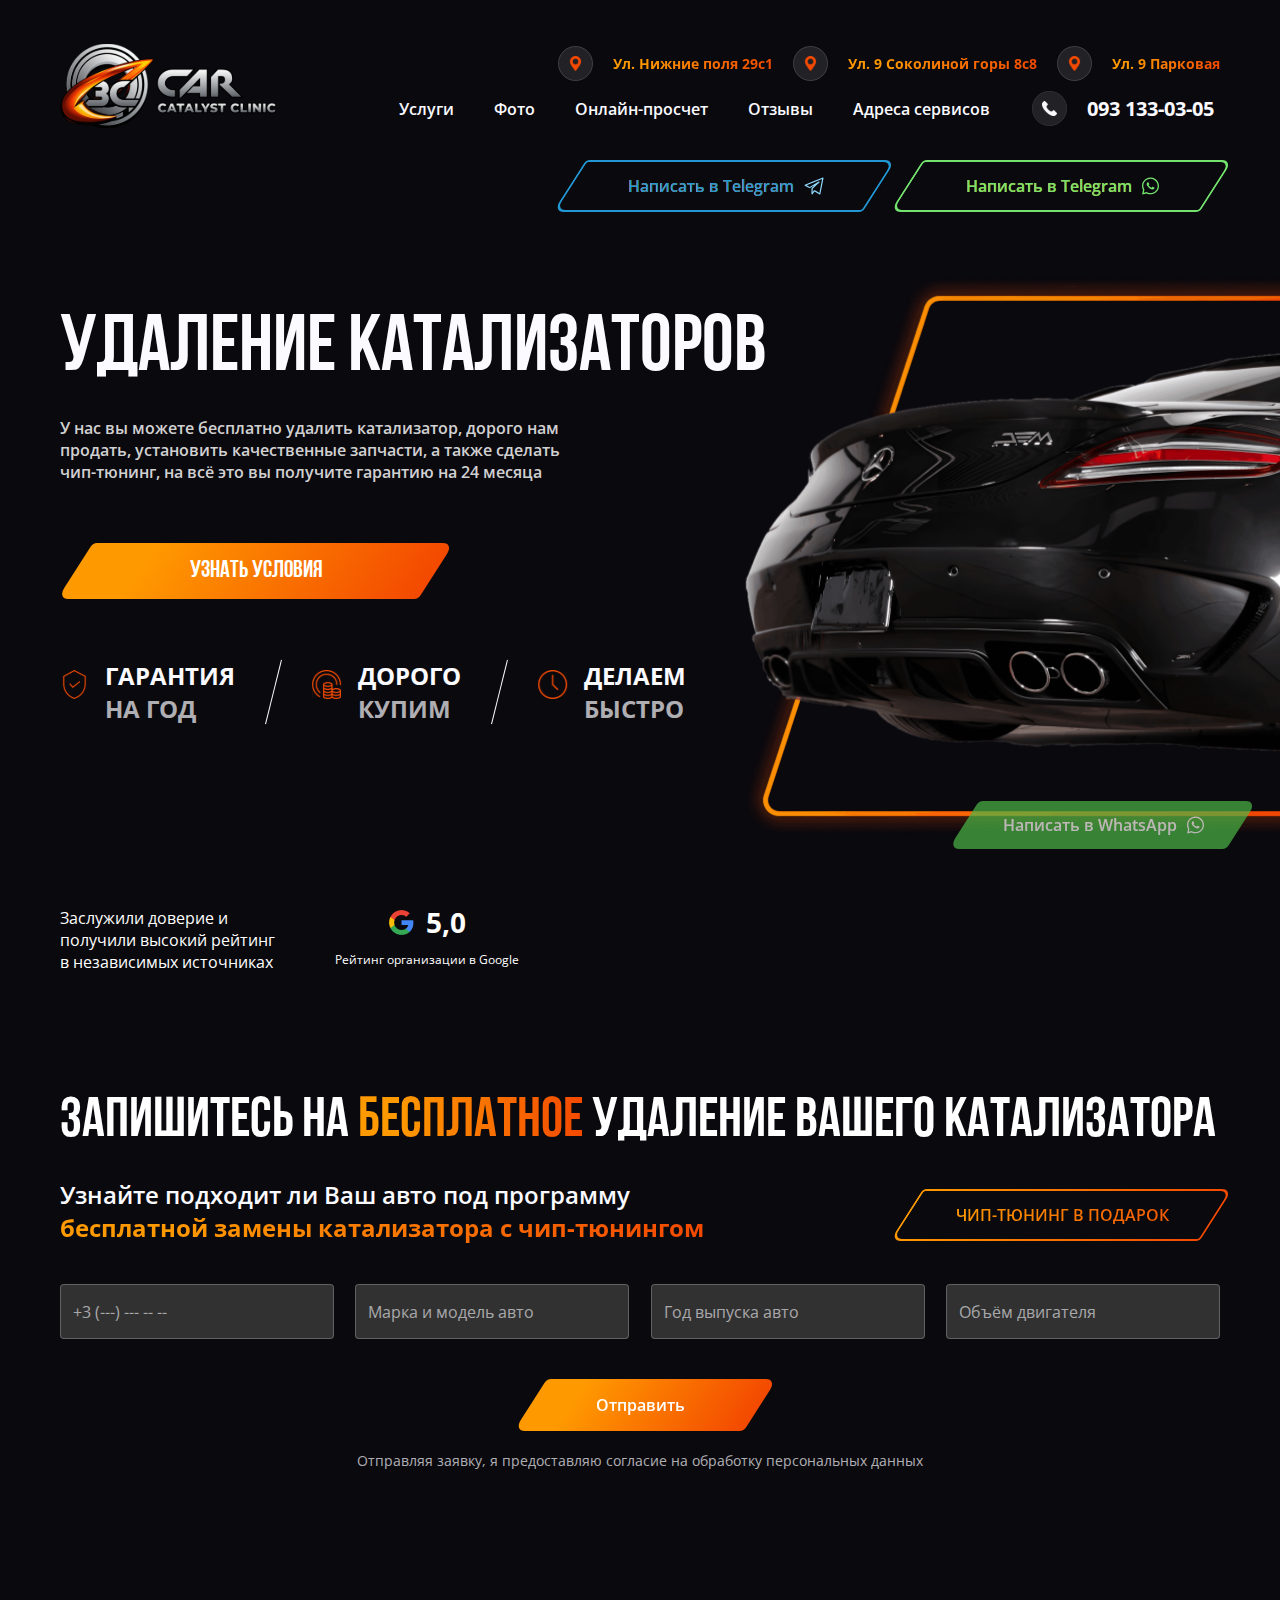
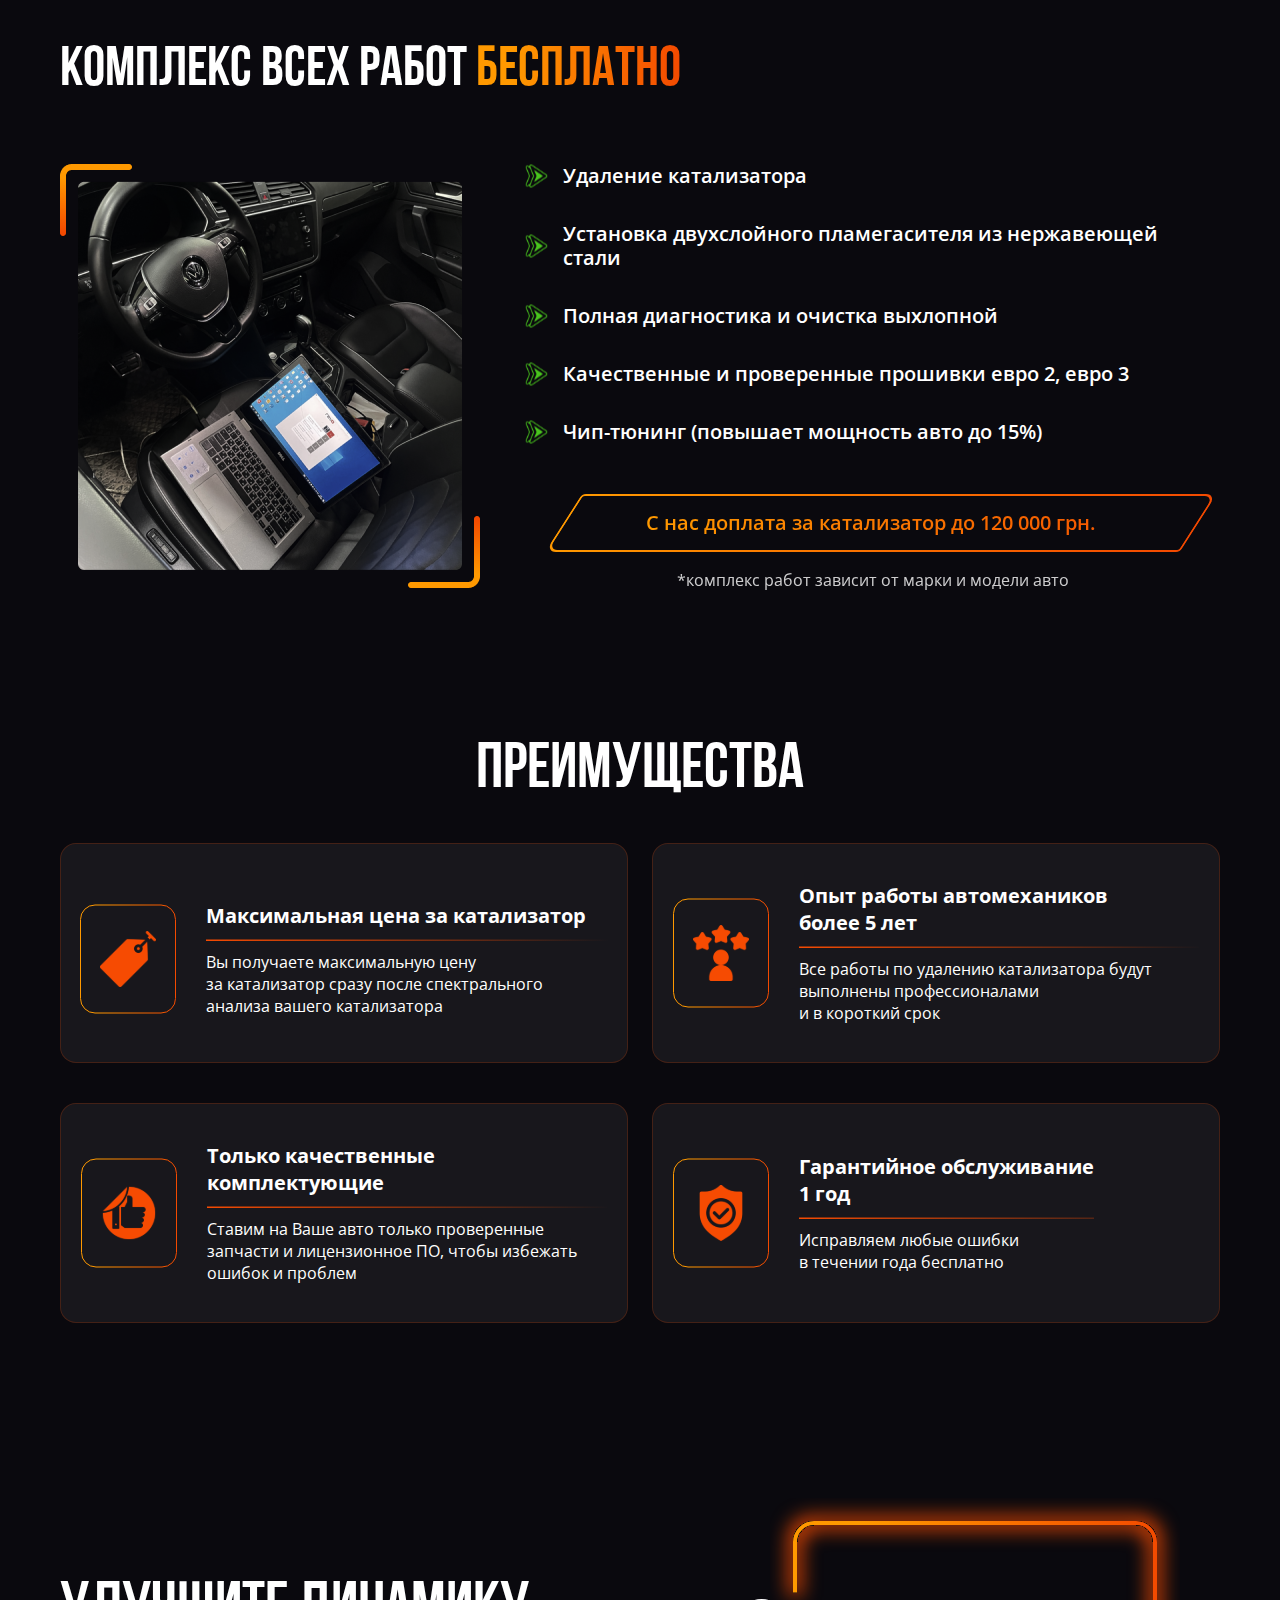
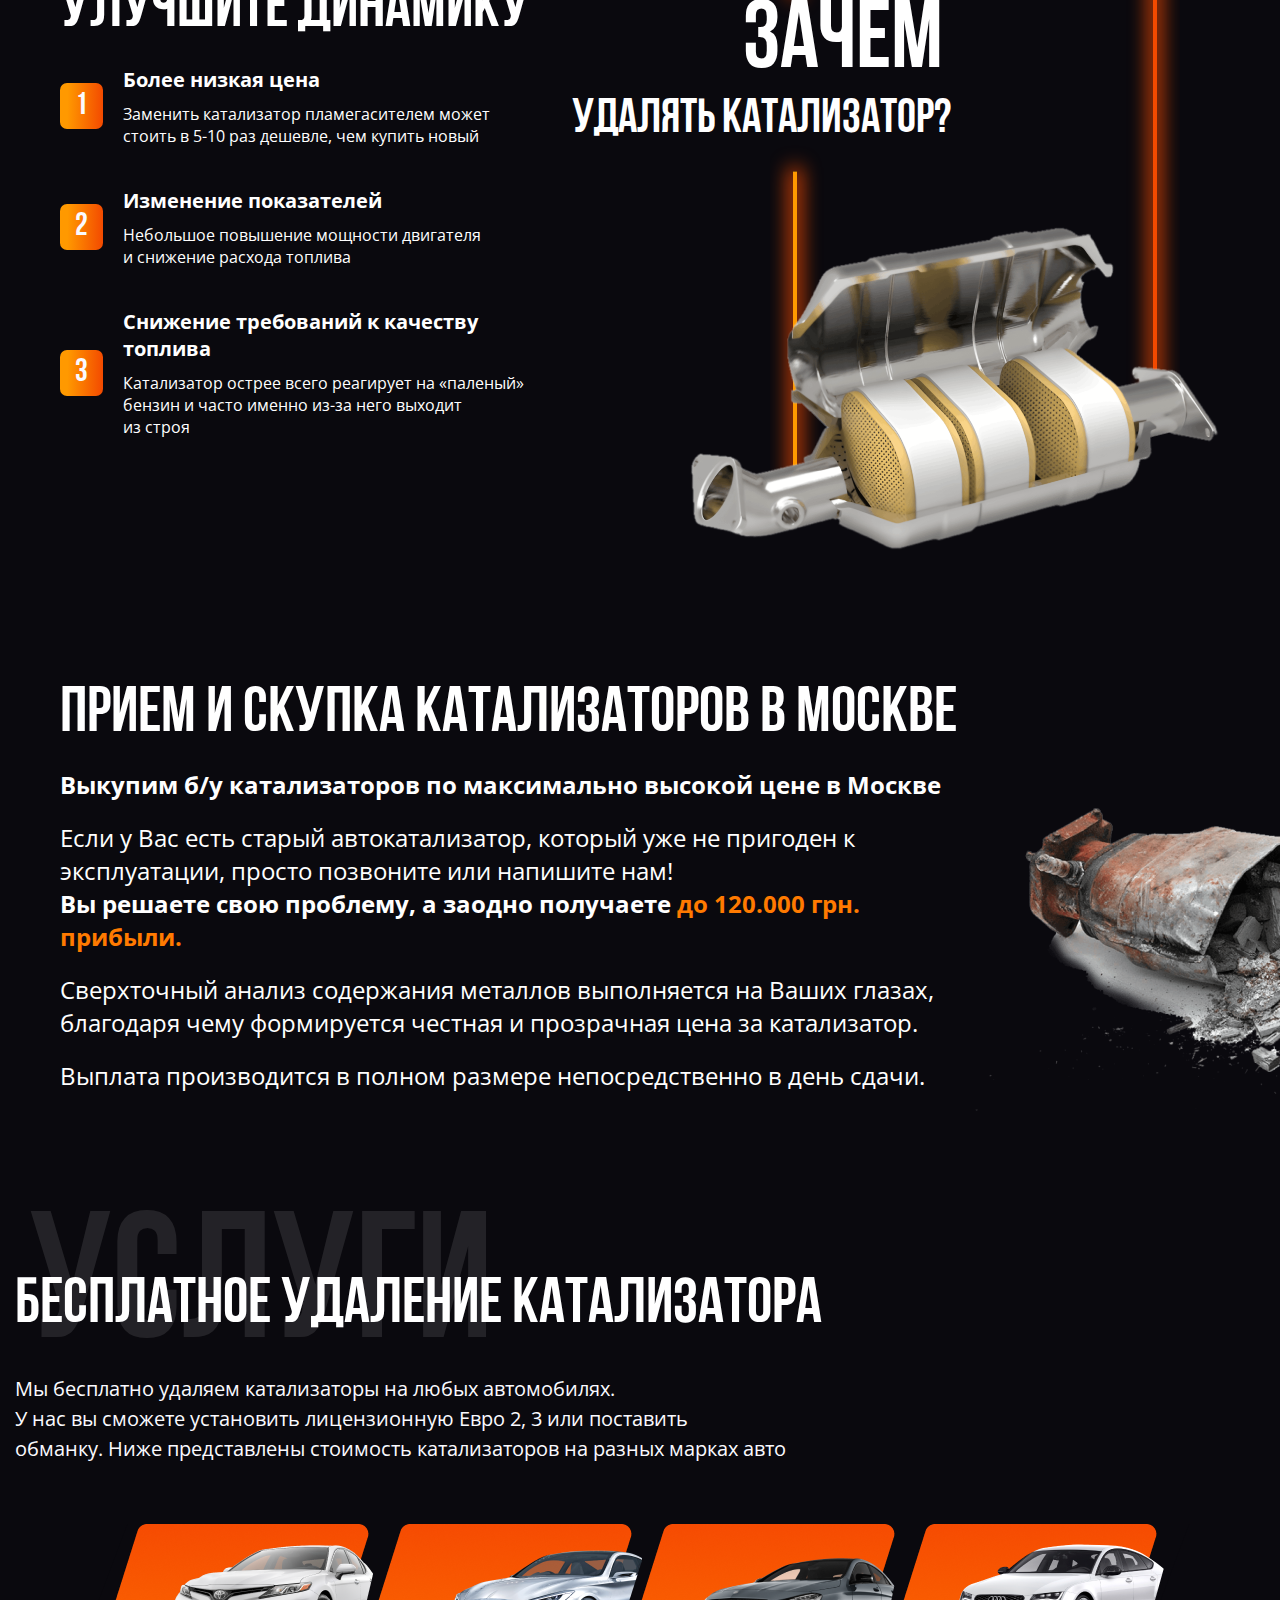
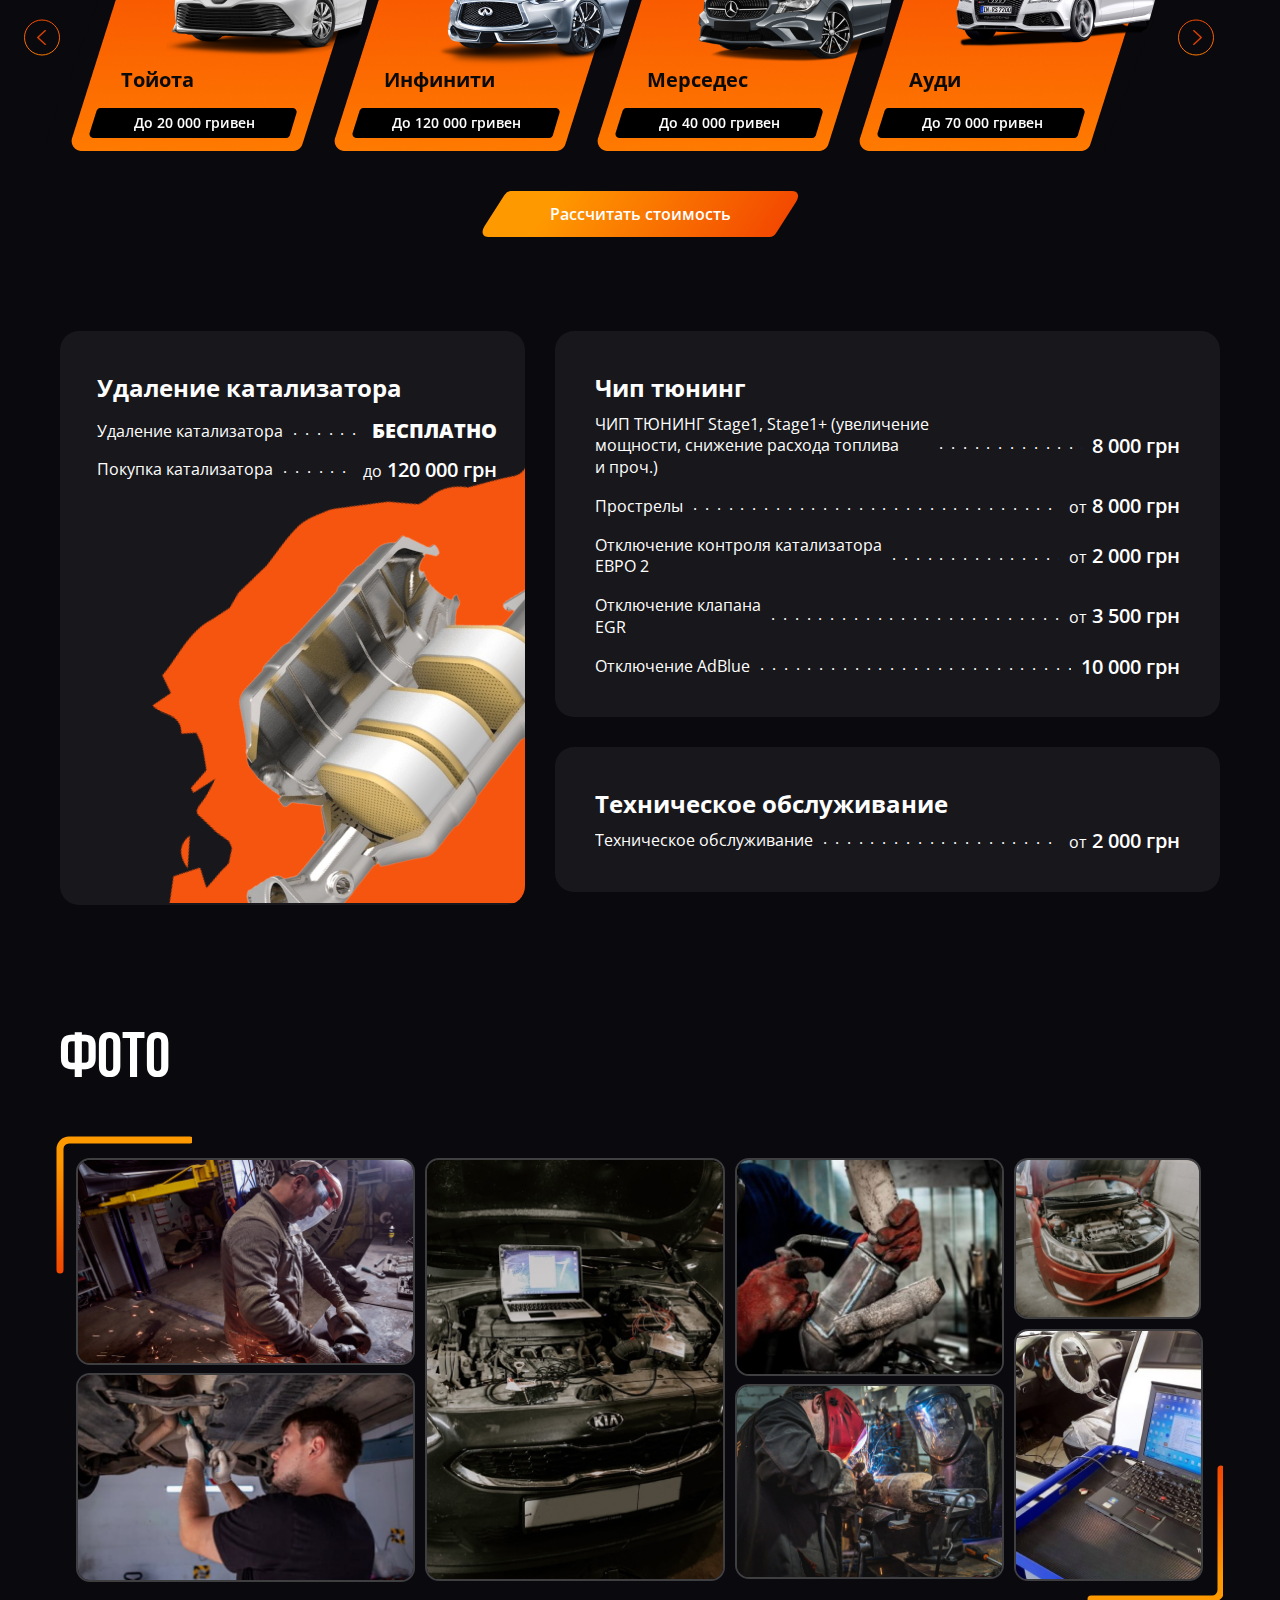
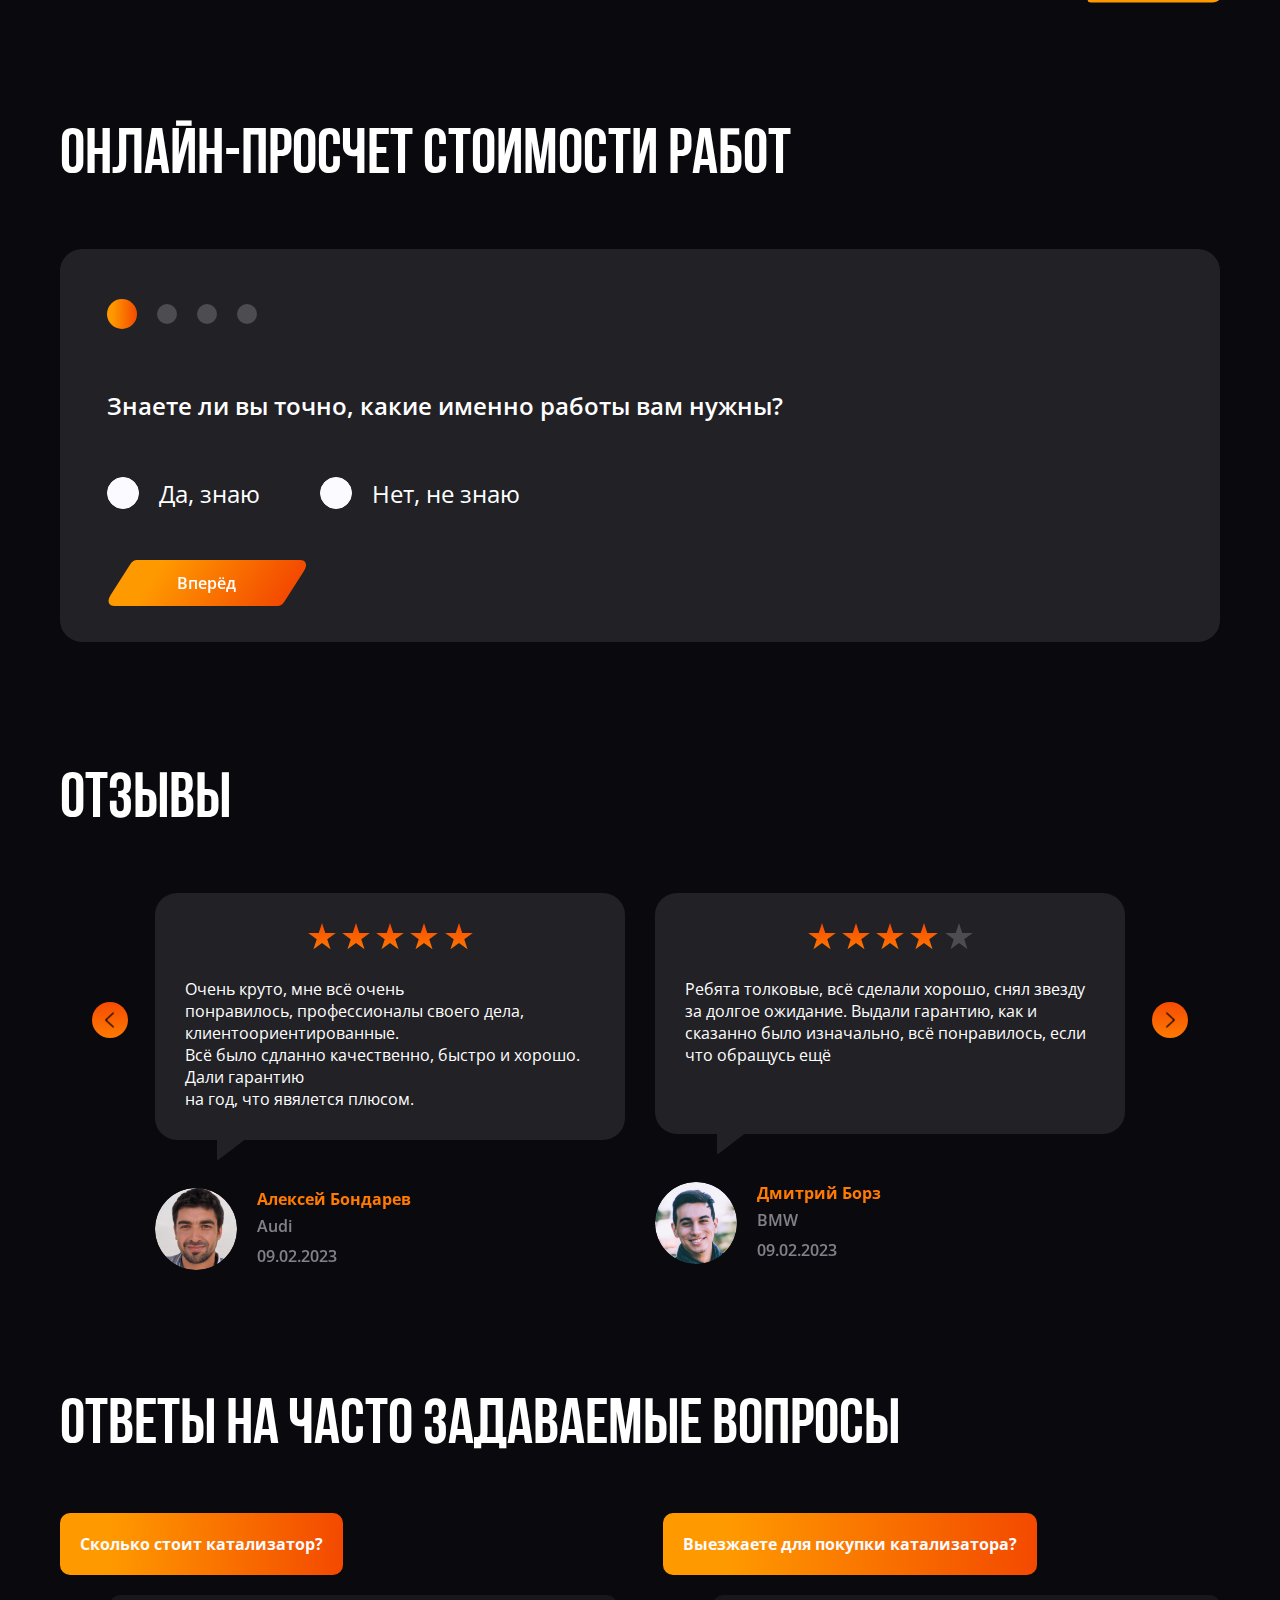
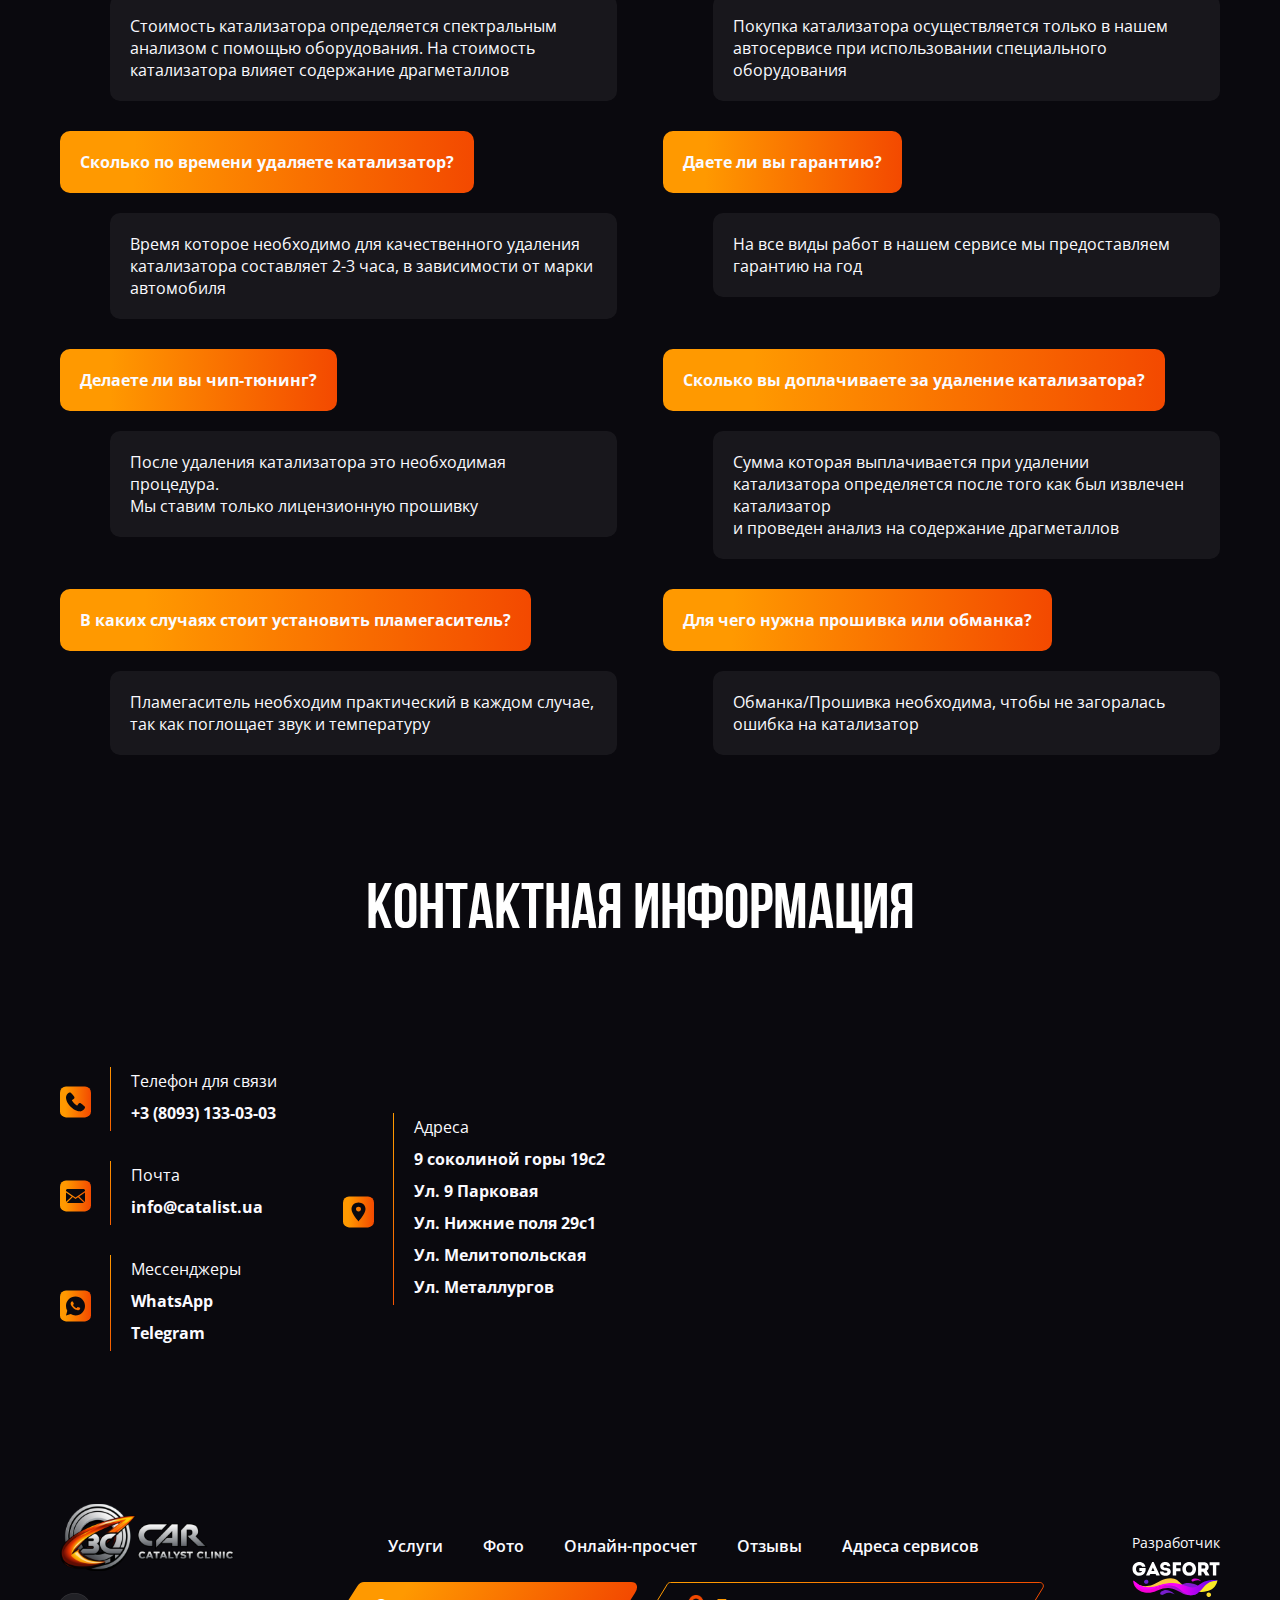
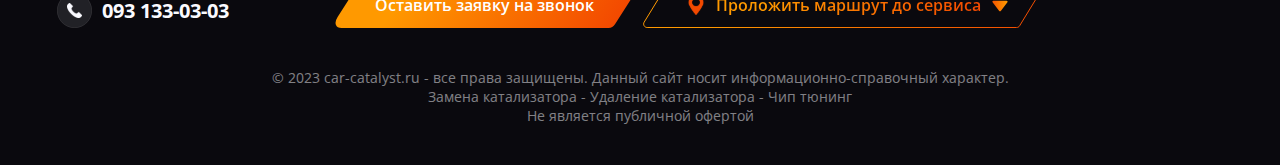
==== commit 7bdf9fdd: "11" ====
--- a/main.html
+++ b/main.html
@@ -219,24 +219,6 @@
 					<div class="header-new__row q">
 						<div class="header-new__item q">
 							<div class="header-new__top q">
-								<img src="img/new3.png" alt="" class="header-new__icon">
-								<div class="header-new__stars q">
-									<img src="img/star.svg" alt="">
-									<img src="img/star.svg" alt="">
-									<img src="img/star.svg" alt="">
-									<img src="img/star.svg" alt="">
-									<img src="img/star.svg" alt="">
-								</div>
-								<p>
-									5,0 <span>/5</span>
-								</p>
-							</div>
-							<p class="header-new__text">
-								Рейтинг организации в 2GIS
-							</p>
-						</div>
-						<div class="header-new__item q">
-							<div class="header-new__top q">
 								<img src="img/new4.png" alt="" class="header-new__icon">
 								<div class="header-new__stars q">
 									<img src="img/star.svg" alt="">
@@ -254,7 +236,6 @@
 							</p>
 						</div>
 					</div>
-					<img src="img/new1.png" alt="" class="header-new__logo">
 				</div>
 			</div>
 		</header>
@@ -318,7 +299,7 @@
 							<li>
 								<img src="img/a6.svg" alt="">
 								<p>
-									Полная диагностика и очистка выхлопной трубы
+									Полная диагностика и очистка выхлопной
 								</p>
 							</li>
 							<li>
@@ -335,7 +316,7 @@
 							</li>
 						</ul>
 						<div class="new__block btn btn_2">
-							С нас доплата за катализатор до 120 000 руб.
+							С нас доплата за катализатор до 120 000 грн.
 						</div>
 						<p class="new__sub">
 							*комплекс работ зависит от марки и модели авто
@@ -477,7 +458,7 @@
 							Если у Вас есть старый автокатализатор, который уже не пригоден к эксплуатации, просто позвоните
 							или напишите нам! <br>
 							<span class="buy__bol"> Вы решаете свою проблему, а заодно получаете</span> <span class="or"> до
-								120.000 руб.
+								120.000 грн.
 								прибыли.</span>
 						</p>
 						<p class="buy__text">
